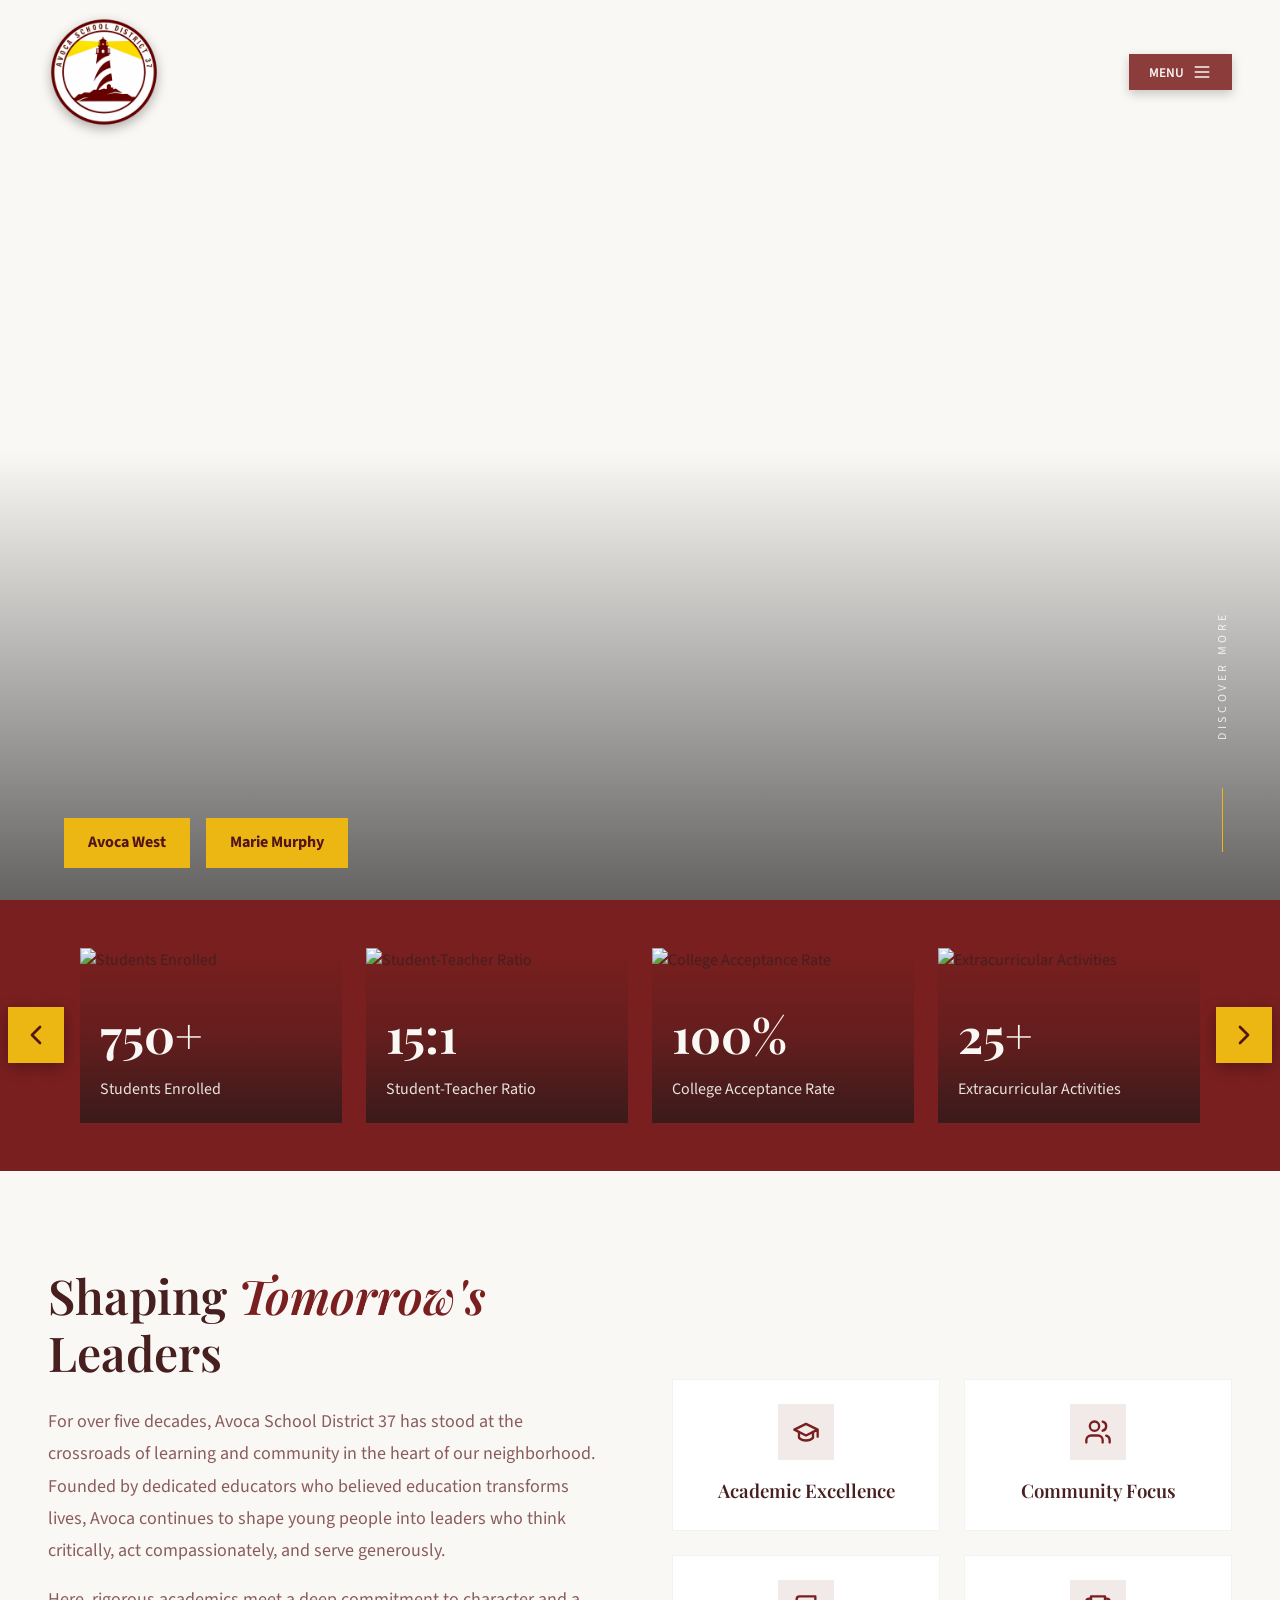
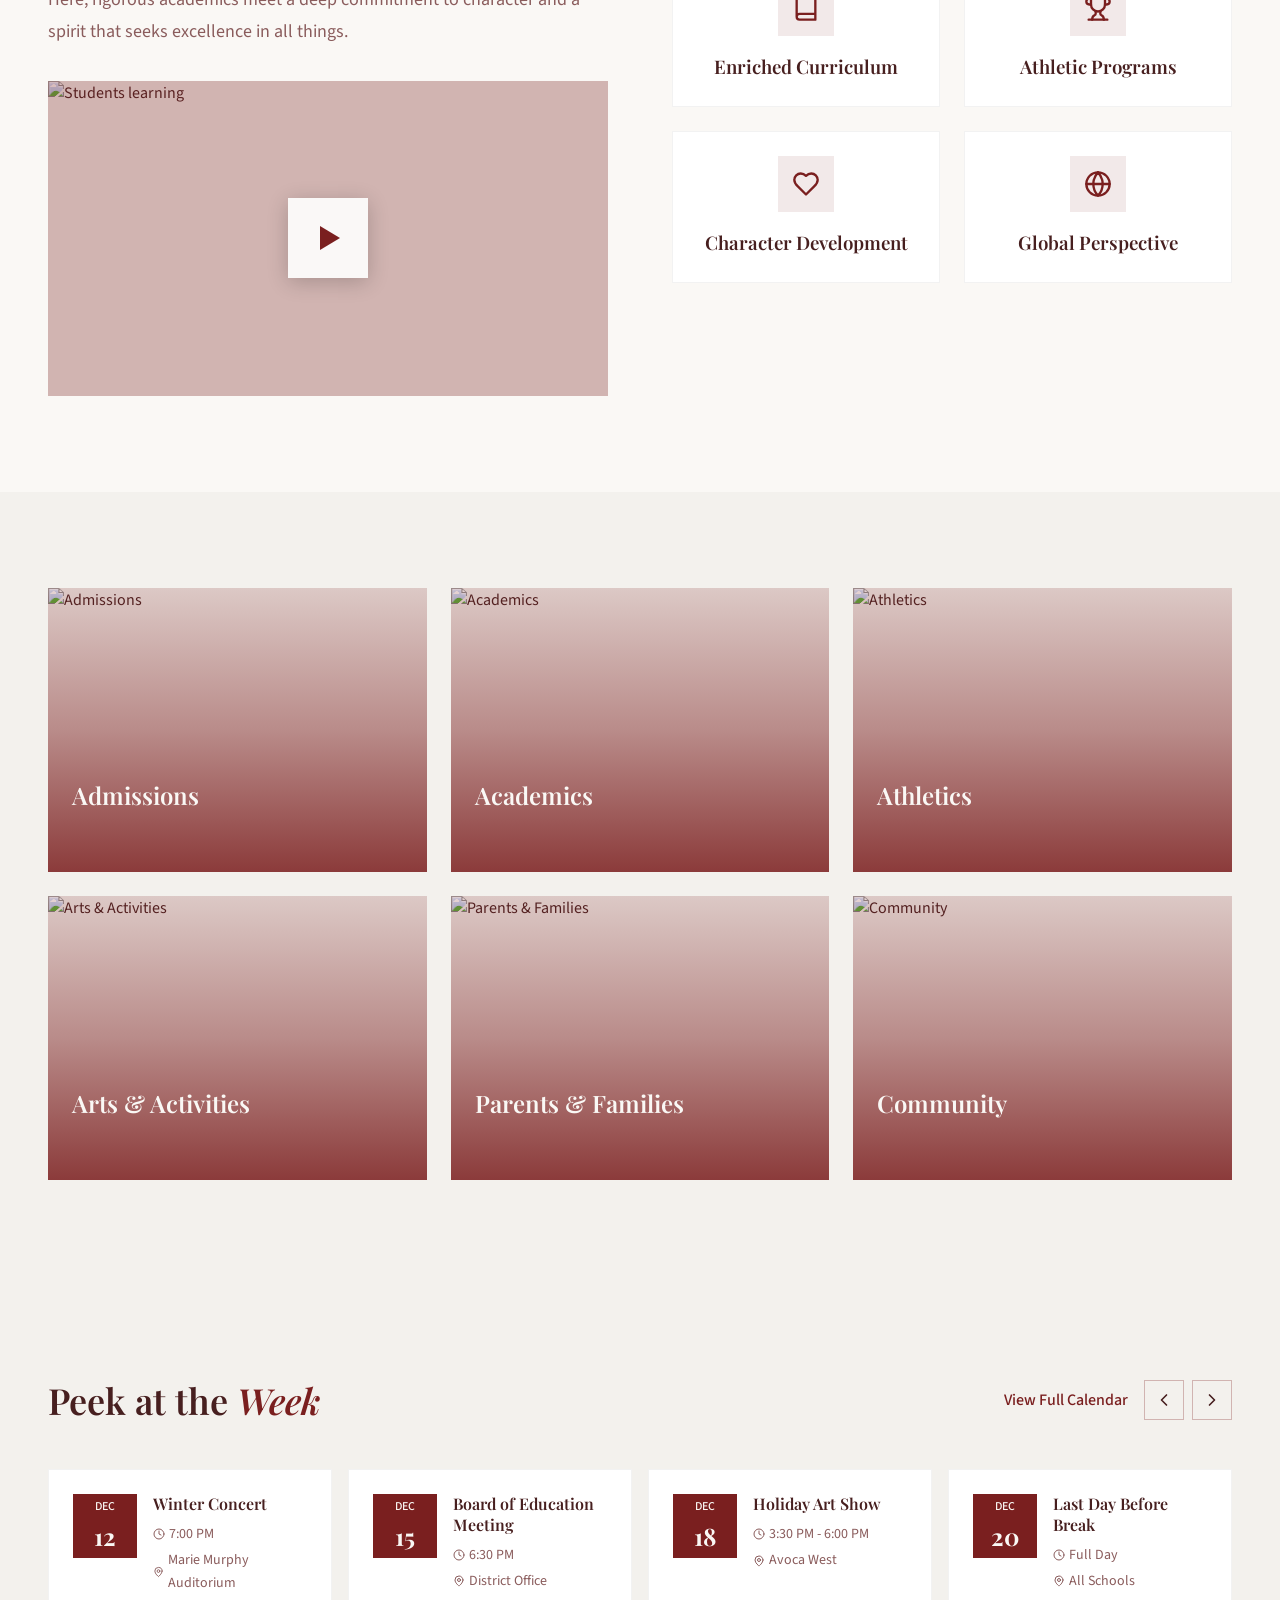
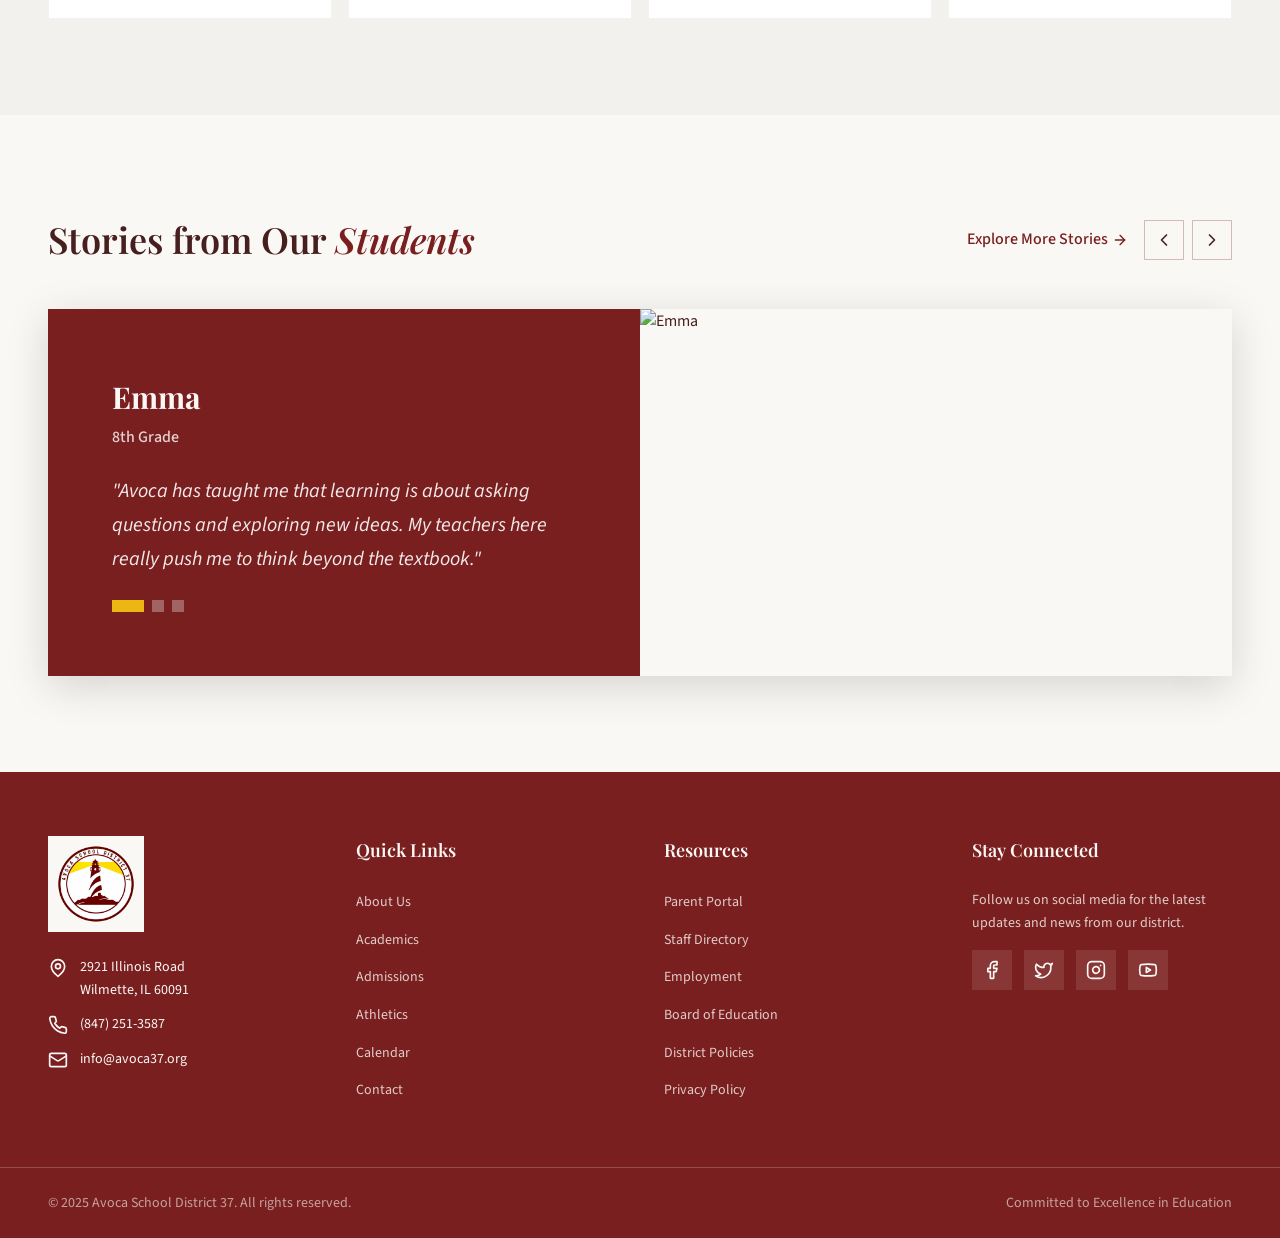
==== public/static/index.html @ 21a8d204 "Changes" ====
<!DOCTYPE html>
<html lang="en">
<head>
  <meta charset="UTF-8">
  <meta name="viewport" content="width=device-width, initial-scale=1.0">
  <meta name="description" content="Avoca School District 37 - A tradition of excellence and a community of care in Wilmette, Illinois.">
  <title>Avoca School District 37 | Wilmette, IL</title>
  <link rel="stylesheet" href="styles.css">
  <link rel="preconnect" href="https://fonts.googleapis.com">
  <link rel="preconnect" href="https://fonts.gstatic.com" crossorigin>
  <link href="https://fonts.googleapis.com/css2?family=Playfair+Display:ital,wght@0,400;0,500;0,600;0,700;1,400;1,500&family=Source+Sans+3:wght@300;400;500;600;700&display=swap" rel="stylesheet">
</head>
<body>
  <!-- Header -->
  <header class="header" id="header">
    <div class="header-logo">
      <img src="../avoca-logo.png" alt="Avoca School District 37" class="logo-img" id="logo">
      <span class="header-title" id="header-title">Avoca School District 37</span>
    </div>
    <button class="menu-btn" id="menu-btn">
      <span>MENU</span>
      <svg xmlns="http://www.w3.org/2000/svg" width="20" height="20" viewBox="0 0 24 24" fill="none" stroke="currentColor" stroke-width="2" stroke-linecap="round" stroke-linejoin="round">
        <line x1="4" x2="20" y1="12" y2="12"></line>
        <line x1="4" x2="20" y1="6" y2="6"></line>
        <line x1="4" x2="20" y1="18" y2="18"></line>
      </svg>
    </button>
  </header>

  <!-- Menu Overlay -->
  <div class="menu-overlay" id="menu-overlay">
    <div class="menu-header">
      <div class="menu-logo-wrap">
        <img src="../avoca-logo.png" alt="Avoca School District 37" class="menu-logo">
        <div>
          <h2>Avoca School District 37</h2>
          <p>Wilmette, Illinois</p>
        </div>
      </div>
      <button class="close-btn" id="close-btn">
        <svg xmlns="http://www.w3.org/2000/svg" width="32" height="32" viewBox="0 0 24 24" fill="none" stroke="currentColor" stroke-width="2" stroke-linecap="round" stroke-linejoin="round">
          <path d="M18 6 6 18"></path>
          <path d="m6 6 12 12"></path>
        </svg>
      </button>
    </div>

    <div class="menu-search">
      <svg xmlns="http://www.w3.org/2000/svg" width="20" height="20" viewBox="0 0 24 24" fill="none" stroke="currentColor" stroke-width="2" stroke-linecap="round" stroke-linejoin="round">
        <circle cx="11" cy="11" r="8"></circle>
        <path d="m21 21-4.3-4.3"></path>
      </svg>
      <input type="text" placeholder="Search...">
    </div>

    <div class="menu-quick-links">
      <a href="#">Parent Portal</a>
      <a href="#">Staff Directory</a>
      <a href="#">Calendar</a>
      <a href="#">Contact Us</a>
    </div>

    <div class="menu-sections">
      <div class="menu-section">
        <h3>About</h3>
        <ul>
          <li><a href="#">Our District</a></li>
          <li><a href="#">Mission & Vision</a></li>
          <li><a href="#">Leadership</a></li>
          <li><a href="#">Board of Education</a></li>
          <li><a href="#">Employment</a></li>
        </ul>
      </div>
      <div class="menu-section">
        <h3>Schools</h3>
        <ul>
          <li><a href="#">Avoca West</a></li>
          <li><a href="#">Marie Murphy</a></li>
          <li><a href="#">District Office</a></li>
        </ul>
      </div>
      <div class="menu-section">
        <h3>Academics</h3>
        <ul>
          <li><a href="#">Curriculum</a></li>
          <li><a href="#">Programs</a></li>
          <li><a href="#">Special Education</a></li>
          <li><a href="#">Gifted & Talented</a></li>
        </ul>
      </div>
      <div class="menu-section">
        <h3>Parents & Students</h3>
        <ul>
          <li><a href="#">Parent Portal</a></li>
          <li><a href="#">Calendar</a></li>
          <li><a href="#">Lunch Menu</a></li>
          <li><a href="#">Transportation</a></li>
          <li><a href="#">Health Services</a></li>
        </ul>
      </div>
      <div class="menu-section">
        <h3>Community</h3>
        <ul>
          <li><a href="#">News & Events</a></li>
          <li><a href="#">PTO</a></li>
          <li><a href="#">Foundation</a></li>
          <li><a href="#">Volunteer</a></li>
        </ul>
      </div>
    </div>

    <div class="menu-contact">
      <div class="contact-item">
        <svg xmlns="http://www.w3.org/2000/svg" width="20" height="20" viewBox="0 0 24 24" fill="none" stroke="currentColor" stroke-width="2" stroke-linecap="round" stroke-linejoin="round">
          <path d="M22 16.92v3a2 2 0 0 1-2.18 2 19.79 19.79 0 0 1-8.63-3.07 19.5 19.5 0 0 1-6-6 19.79 19.79 0 0 1-3.07-8.67A2 2 0 0 1 4.11 2h3a2 2 0 0 1 2 1.72 12.84 12.84 0 0 0 .7 2.81 2 2 0 0 1-.45 2.11L8.09 9.91a16 16 0 0 0 6 6l1.27-1.27a2 2 0 0 1 2.11-.45 12.84 12.84 0 0 0 2.81.7A2 2 0 0 1 22 16.92z"></path>
        </svg>
        <span>(847) 251-3587</span>
      </div>
      <div class="contact-item">
        <svg xmlns="http://www.w3.org/2000/svg" width="20" height="20" viewBox="0 0 24 24" fill="none" stroke="currentColor" stroke-width="2" stroke-linecap="round" stroke-linejoin="round">
          <rect width="20" height="16" x="2" y="4" rx="2"></rect>
          <path d="m22 7-8.97 5.7a1.94 1.94 0 0 1-2.06 0L2 7"></path>
        </svg>
        <span>info@avoca37.org</span>
      </div>
    </div>
  </div>

  <main>
    <!-- Hero Section -->
    <section class="hero">
      <div class="hero-bg" style="background-image: url('https://images.unsplash.com/photo-1580582932707-520aed937b7b?w=1920&h=1080&fit=crop');">
        <div class="hero-gradient"></div>
      </div>
      <div class="hero-content">
        <div class="school-buttons">
          <a href="#" class="school-btn">Avoca West</a>
          <a href="#" class="school-btn">Marie Murphy</a>
        </div>
      </div>
      <div class="discover-more">
        <span>Discover More</span>
        <div class="discover-line"></div>
      </div>
    </section>

    <!-- Stats Section -->
    <section class="stats-section">
      <div class="stats-container">
        <button class="stats-nav stats-prev" id="stats-prev">
          <svg xmlns="http://www.w3.org/2000/svg" width="32" height="32" viewBox="0 0 24 24" fill="none" stroke="currentColor" stroke-width="2" stroke-linecap="round" stroke-linejoin="round">
            <path d="m15 18-6-6 6-6"></path>
          </svg>
        </button>
        <div class="stats-carousel-wrapper">
          <div class="stats-carousel" id="stats-carousel">
            <a href="#" class="stat-card">
              <img src="https://images.unsplash.com/photo-1427504494785-3a9ca7044f45?w=600&h=400&fit=crop" alt="Students Enrolled">
              <div class="stat-overlay"></div>
              <div class="stat-content">
                <p class="stat-number">750+</p>
                <p class="stat-label">Students Enrolled</p>
              </div>
            </a>
            <a href="#" class="stat-card">
              <img src="https://images.unsplash.com/photo-1509062522246-3755977927d7?w=600&h=400&fit=crop" alt="Student-Teacher Ratio">
              <div class="stat-overlay"></div>
              <div class="stat-content">
                <p class="stat-number">15:1</p>
                <p class="stat-label">Student-Teacher Ratio</p>
              </div>
            </a>
            <a href="#" class="stat-card">
              <img src="https://images.unsplash.com/photo-1523050854058-8df90110c9f1?w=600&h=400&fit=crop" alt="College Acceptance Rate">
              <div class="stat-overlay"></div>
              <div class="stat-content">
                <p class="stat-number">100%</p>
                <p class="stat-label">College Acceptance Rate</p>
              </div>
            </a>
            <a href="#" class="stat-card">
              <img src="https://images.unsplash.com/photo-1571260899304-425eee4c7efc?w=600&h=400&fit=crop" alt="Extracurricular Activities">
              <div class="stat-overlay"></div>
              <div class="stat-content">
                <p class="stat-number">25+</p>
                <p class="stat-label">Extracurricular Activities</p>
              </div>
            </a>
            <a href="#" class="stat-card">
              <img src="https://images.unsplash.com/photo-1580582932707-520aed937b7b?w=600&h=400&fit=crop" alt="Years of Excellence">
              <div class="stat-overlay"></div>
              <div class="stat-content">
                <p class="stat-number">50+</p>
                <p class="stat-label">Years of Excellence</p>
              </div>
            </a>
            <a href="#" class="stat-card">
              <img src="https://images.unsplash.com/photo-1503676260728-1c00da094a0b?w=600&h=400&fit=crop" alt="Parent Satisfaction">
              <div class="stat-overlay"></div>
              <div class="stat-content">
                <p class="stat-number">98%</p>
                <p class="stat-label">Parent Satisfaction</p>
              </div>
            </a>
          </div>
        </div>
        <button class="stats-nav stats-next" id="stats-next">
          <svg xmlns="http://www.w3.org/2000/svg" width="32" height="32" viewBox="0 0 24 24" fill="none" stroke="currentColor" stroke-width="2" stroke-linecap="round" stroke-linejoin="round">
            <path d="m9 18 6-6-6-6"></path>
          </svg>
        </button>
      </div>
    </section>

    <!-- About Video Section -->
    <section class="about-section">
      <div class="container">
        <div class="about-grid">
          <div class="about-content">
            <h2>Shaping <span class="italic accent">Tomorrow's</span> Leaders</h2>
            <p>For over five decades, Avoca School District 37 has stood at the crossroads of learning and community in the heart of our neighborhood. Founded by dedicated educators who believed education transforms lives, Avoca continues to shape young people into leaders who think critically, act compassionately, and serve generously.</p>
            <p>Here, rigorous academics meet a deep commitment to character and a spirit that seeks excellence in all things.</p>
            
            <div class="video-placeholder">
              <img src="https://images.unsplash.com/photo-1522202176988-66273c2fd55f?w=800&h=450&fit=crop" alt="Students learning">
              <div class="video-overlay">
                <div class="play-button">
                  <div class="play-icon"></div>
                </div>
              </div>
            </div>
          </div>
          
          <div class="features-grid">
            <div class="feature-card">
              <div class="feature-icon">
                <svg xmlns="http://www.w3.org/2000/svg" width="28" height="28" viewBox="0 0 24 24" fill="none" stroke="currentColor" stroke-width="2" stroke-linecap="round" stroke-linejoin="round">
                  <path d="M22 10v6M2 10l10-5 10 5-10 5z"></path>
                  <path d="M6 12v5c3 3 9 3 12 0v-5"></path>
                </svg>
              </div>
              <h3>Academic Excellence</h3>
            </div>
            <div class="feature-card">
              <div class="feature-icon">
                <svg xmlns="http://www.w3.org/2000/svg" width="28" height="28" viewBox="0 0 24 24" fill="none" stroke="currentColor" stroke-width="2" stroke-linecap="round" stroke-linejoin="round">
                  <path d="M16 21v-2a4 4 0 0 0-4-4H6a4 4 0 0 0-4 4v2"></path>
                  <circle cx="9" cy="7" r="4"></circle>
                  <path d="M22 21v-2a4 4 0 0 0-3-3.87"></path>
                  <path d="M16 3.13a4 4 0 0 1 0 7.75"></path>
                </svg>
              </div>
              <h3>Community Focus</h3>
            </div>
            <div class="feature-card">
              <div class="feature-icon">
                <svg xmlns="http://www.w3.org/2000/svg" width="28" height="28" viewBox="0 0 24 24" fill="none" stroke="currentColor" stroke-width="2" stroke-linecap="round" stroke-linejoin="round">
                  <path d="M4 19.5v-15A2.5 2.5 0 0 1 6.5 2H20v20H6.5a2.5 2.5 0 0 1 0-5H20"></path>
                </svg>
              </div>
              <h3>Enriched Curriculum</h3>
            </div>
            <div class="feature-card">
              <div class="feature-icon">
                <svg xmlns="http://www.w3.org/2000/svg" width="28" height="28" viewBox="0 0 24 24" fill="none" stroke="currentColor" stroke-width="2" stroke-linecap="round" stroke-linejoin="round">
                  <path d="M6 9H4.5a2.5 2.5 0 0 1 0-5H6"></path>
                  <path d="M18 9h1.5a2.5 2.5 0 0 0 0-5H18"></path>
                  <path d="M4 22h16"></path>
                  <path d="M10 14.66V17c0 .55-.47.98-.97 1.21C7.85 18.75 7 20.24 7 22"></path>
                  <path d="M14 14.66V17c0 .55.47.98.97 1.21C16.15 18.75 17 20.24 17 22"></path>
                  <path d="M18 2H6v7a6 6 0 0 0 12 0V2Z"></path>
                </svg>
              </div>
              <h3>Athletic Programs</h3>
            </div>
            <div class="feature-card">
              <div class="feature-icon">
                <svg xmlns="http://www.w3.org/2000/svg" width="28" height="28" viewBox="0 0 24 24" fill="none" stroke="currentColor" stroke-width="2" stroke-linecap="round" stroke-linejoin="round">
                  <path d="M19 14c1.49-1.46 3-3.21 3-5.5A5.5 5.5 0 0 0 16.5 3c-1.76 0-3 .5-4.5 2-1.5-1.5-2.74-2-4.5-2A5.5 5.5 0 0 0 2 8.5c0 2.3 1.5 4.05 3 5.5l7 7Z"></path>
                </svg>
              </div>
              <h3>Character Development</h3>
            </div>
            <div class="feature-card">
              <div class="feature-icon">
                <svg xmlns="http://www.w3.org/2000/svg" width="28" height="28" viewBox="0 0 24 24" fill="none" stroke="currentColor" stroke-width="2" stroke-linecap="round" stroke-linejoin="round">
                  <circle cx="12" cy="12" r="10"></circle>
                  <path d="M12 2a14.5 14.5 0 0 0 0 20 14.5 14.5 0 0 0 0-20"></path>
                  <path d="M2 12h20"></path>
                </svg>
              </div>
              <h3>Global Perspective</h3>
            </div>
          </div>
        </div>
      </div>
    </section>

    <!-- Quick Links Section -->
    <section class="quick-links-section">
      <div class="container">
        <div class="quick-links-grid">
          <a href="#" class="quick-link-card">
            <img src="https://images.unsplash.com/photo-1523240795612-9a054b0db644?w=400&h=300&fit=crop" alt="Admissions">
            <div class="quick-link-overlay"></div>
            <div class="quick-link-content">
              <h3>Admissions</h3>
              <div class="quick-link-cta">
                <span>Learn More</span>
                <svg xmlns="http://www.w3.org/2000/svg" width="16" height="16" viewBox="0 0 24 24" fill="none" stroke="currentColor" stroke-width="2" stroke-linecap="round" stroke-linejoin="round">
                  <path d="M5 12h14"></path>
                  <path d="m12 5 7 7-7 7"></path>
                </svg>
              </div>
            </div>
          </a>
          <a href="#" class="quick-link-card">
            <img src="https://images.unsplash.com/photo-1497633762265-9d179a990aa6?w=400&h=300&fit=crop" alt="Academics">
            <div class="quick-link-overlay"></div>
            <div class="quick-link-content">
              <h3>Academics</h3>
              <div class="quick-link-cta">
                <span>Learn More</span>
                <svg xmlns="http://www.w3.org/2000/svg" width="16" height="16" viewBox="0 0 24 24" fill="none" stroke="currentColor" stroke-width="2" stroke-linecap="round" stroke-linejoin="round">
                  <path d="M5 12h14"></path>
                  <path d="m12 5 7 7-7 7"></path>
                </svg>
              </div>
            </div>
          </a>
          <a href="#" class="quick-link-card">
            <img src="https://images.unsplash.com/photo-1571260899304-425eee4c7efc?w=400&h=300&fit=crop" alt="Athletics">
            <div class="quick-link-overlay"></div>
            <div class="quick-link-content">
              <h3>Athletics</h3>
              <div class="quick-link-cta">
                <span>Learn More</span>
                <svg xmlns="http://www.w3.org/2000/svg" width="16" height="16" viewBox="0 0 24 24" fill="none" stroke="currentColor" stroke-width="2" stroke-linecap="round" stroke-linejoin="round">
                  <path d="M5 12h14"></path>
                  <path d="m12 5 7 7-7 7"></path>
                </svg>
              </div>
            </div>
          </a>
          <a href="#" class="quick-link-card">
            <img src="https://images.unsplash.com/photo-1514320291840-2e0a9bf2a9ae?w=400&h=300&fit=crop" alt="Arts & Activities">
            <div class="quick-link-overlay"></div>
            <div class="quick-link-content">
              <h3>Arts & Activities</h3>
              <div class="quick-link-cta">
                <span>Learn More</span>
                <svg xmlns="http://www.w3.org/2000/svg" width="16" height="16" viewBox="0 0 24 24" fill="none" stroke="currentColor" stroke-width="2" stroke-linecap="round" stroke-linejoin="round">
                  <path d="M5 12h14"></path>
                  <path d="m12 5 7 7-7 7"></path>
                </svg>
              </div>
            </div>
          </a>
          <a href="#" class="quick-link-card">
            <img src="https://images.unsplash.com/photo-1609220136736-443140cffec6?w=400&h=300&fit=crop" alt="Parents & Families">
            <div class="quick-link-overlay"></div>
            <div class="quick-link-content">
              <h3>Parents & Families</h3>
              <div class="quick-link-cta">
                <span>Learn More</span>
                <svg xmlns="http://www.w3.org/2000/svg" width="16" height="16" viewBox="0 0 24 24" fill="none" stroke="currentColor" stroke-width="2" stroke-linecap="round" stroke-linejoin="round">
                  <path d="M5 12h14"></path>
                  <path d="m12 5 7 7-7 7"></path>
                </svg>
              </div>
            </div>
          </a>
          <a href="#" class="quick-link-card">
            <img src="https://images.unsplash.com/photo-1529156069898-49953e39b3ac?w=400&h=300&fit=crop" alt="Community">
            <div class="quick-link-overlay"></div>
            <div class="quick-link-content">
              <h3>Community</h3>
              <div class="quick-link-cta">
                <span>Learn More</span>
                <svg xmlns="http://www.w3.org/2000/svg" width="16" height="16" viewBox="0 0 24 24" fill="none" stroke="currentColor" stroke-width="2" stroke-linecap="round" stroke-linejoin="round">
                  <path d="M5 12h14"></path>
                  <path d="m12 5 7 7-7 7"></path>
                </svg>
              </div>
            </div>
          </a>
        </div>
      </div>
    </section>

    <!-- Calendar Section -->
    <section class="calendar-section">
      <div class="container">
        <div class="section-header">
          <h2>Peek at the <span class="italic accent">Week</span></h2>
          <div class="section-controls">
            <a href="#" class="view-all-link">View Full Calendar</a>
            <div class="nav-buttons">
              <button class="nav-btn" id="calendar-prev">
                <svg xmlns="http://www.w3.org/2000/svg" width="20" height="20" viewBox="0 0 24 24" fill="none" stroke="currentColor" stroke-width="2" stroke-linecap="round" stroke-linejoin="round">
                  <path d="m15 18-6-6 6-6"></path>
                </svg>
              </button>
              <button class="nav-btn" id="calendar-next">
                <svg xmlns="http://www.w3.org/2000/svg" width="20" height="20" viewBox="0 0 24 24" fill="none" stroke="currentColor" stroke-width="2" stroke-linecap="round" stroke-linejoin="round">
                  <path d="m9 18 6-6-6-6"></path>
                </svg>
              </button>
            </div>
          </div>
        </div>
        
        <div class="calendar-carousel-wrapper">
          <div class="calendar-carousel" id="calendar-carousel">
            <div class="event-card">
              <div class="event-date">
                <span class="month">Dec</span>
                <span class="day">12</span>
              </div>
              <div class="event-info">
                <h3>Winter Concert</h3>
                <p class="event-time">
                  <svg xmlns="http://www.w3.org/2000/svg" width="12" height="12" viewBox="0 0 24 24" fill="none" stroke="currentColor" stroke-width="2" stroke-linecap="round" stroke-linejoin="round">
                    <circle cx="12" cy="12" r="10"></circle>
                    <polyline points="12 6 12 12 16 14"></polyline>
                  </svg>
                  7:00 PM
                </p>
                <p class="event-location">
                  <svg xmlns="http://www.w3.org/2000/svg" width="12" height="12" viewBox="0 0 24 24" fill="none" stroke="currentColor" stroke-width="2" stroke-linecap="round" stroke-linejoin="round">
                    <path d="M20 10c0 6-8 12-8 12s-8-6-8-12a8 8 0 0 1 16 0Z"></path>
                    <circle cx="12" cy="10" r="3"></circle>
                  </svg>
                  Marie Murphy Auditorium
                </p>
              </div>
            </div>
            <div class="event-card">
              <div class="event-date">
                <span class="month">Dec</span>
                <span class="day">15</span>
              </div>
              <div class="event-info">
                <h3>Board of Education Meeting</h3>
                <p class="event-time">
                  <svg xmlns="http://www.w3.org/2000/svg" width="12" height="12" viewBox="0 0 24 24" fill="none" stroke="currentColor" stroke-width="2" stroke-linecap="round" stroke-linejoin="round">
                    <circle cx="12" cy="12" r="10"></circle>
                    <polyline points="12 6 12 12 16 14"></polyline>
                  </svg>
                  6:30 PM
                </p>
                <p class="event-location">
                  <svg xmlns="http://www.w3.org/2000/svg" width="12" height="12" viewBox="0 0 24 24" fill="none" stroke="currentColor" stroke-width="2" stroke-linecap="round" stroke-linejoin="round">
                    <path d="M20 10c0 6-8 12-8 12s-8-6-8-12a8 8 0 0 1 16 0Z"></path>
                    <circle cx="12" cy="10" r="3"></circle>
                  </svg>
                  District Office
                </p>
              </div>
            </div>
            <div class="event-card">
              <div class="event-date">
                <span class="month">Dec</span>
                <span class="day">18</span>
              </div>
              <div class="event-info">
                <h3>Holiday Art Show</h3>
                <p class="event-time">
                  <svg xmlns="http://www.w3.org/2000/svg" width="12" height="12" viewBox="0 0 24 24" fill="none" stroke="currentColor" stroke-width="2" stroke-linecap="round" stroke-linejoin="round">
                    <circle cx="12" cy="12" r="10"></circle>
                    <polyline points="12 6 12 12 16 14"></polyline>
                  </svg>
                  3:30 PM - 6:00 PM
                </p>
                <p class="event-location">
                  <svg xmlns="http://www.w3.org/2000/svg" width="12" height="12" viewBox="0 0 24 24" fill="none" stroke="currentColor" stroke-width="2" stroke-linecap="round" stroke-linejoin="round">
                    <path d="M20 10c0 6-8 12-8 12s-8-6-8-12a8 8 0 0 1 16 0Z"></path>
                    <circle cx="12" cy="10" r="3"></circle>
                  </svg>
                  Avoca West
                </p>
              </div>
            </div>
            <div class="event-card">
              <div class="event-date">
                <span class="month">Dec</span>
                <span class="day">20</span>
              </div>
              <div class="event-info">
                <h3>Last Day Before Break</h3>
                <p class="event-time">
                  <svg xmlns="http://www.w3.org/2000/svg" width="12" height="12" viewBox="0 0 24 24" fill="none" stroke="currentColor" stroke-width="2" stroke-linecap="round" stroke-linejoin="round">
                    <circle cx="12" cy="12" r="10"></circle>
                    <polyline points="12 6 12 12 16 14"></polyline>
                  </svg>
                  Full Day
                </p>
                <p class="event-location">
                  <svg xmlns="http://www.w3.org/2000/svg" width="12" height="12" viewBox="0 0 24 24" fill="none" stroke="currentColor" stroke-width="2" stroke-linecap="round" stroke-linejoin="round">
                    <path d="M20 10c0 6-8 12-8 12s-8-6-8-12a8 8 0 0 1 16 0Z"></path>
                    <circle cx="12" cy="10" r="3"></circle>
                  </svg>
                  All Schools
                </p>
              </div>
            </div>
            <div class="event-card">
              <div class="event-date">
                <span class="month">Jan</span>
                <span class="day">6</span>
              </div>
              <div class="event-info">
                <h3>School Resumes</h3>
                <p class="event-time">
                  <svg xmlns="http://www.w3.org/2000/svg" width="12" height="12" viewBox="0 0 24 24" fill="none" stroke="currentColor" stroke-width="2" stroke-linecap="round" stroke-linejoin="round">
                    <circle cx="12" cy="12" r="10"></circle>
                    <polyline points="12 6 12 12 16 14"></polyline>
                  </svg>
                  8:15 AM
                </p>
                <p class="event-location">
                  <svg xmlns="http://www.w3.org/2000/svg" width="12" height="12" viewBox="0 0 24 24" fill="none" stroke="currentColor" stroke-width="2" stroke-linecap="round" stroke-linejoin="round">
                    <path d="M20 10c0 6-8 12-8 12s-8-6-8-12a8 8 0 0 1 16 0Z"></path>
                    <circle cx="12" cy="10" r="3"></circle>
                  </svg>
                  All Schools
                </p>
              </div>
            </div>
            <div class="event-card">
              <div class="event-date">
                <span class="month">Jan</span>
                <span class="day">10</span>
              </div>
              <div class="event-info">
                <h3>PTO Meeting</h3>
                <p class="event-time">
                  <svg xmlns="http://www.w3.org/2000/svg" width="12" height="12" viewBox="0 0 24 24" fill="none" stroke="currentColor" stroke-width="2" stroke-linecap="round" stroke-linejoin="round">
                    <circle cx="12" cy="12" r="10"></circle>
                    <polyline points="12 6 12 12 16 14"></polyline>
                  </svg>
                  9:00 AM
                </p>
                <p class="event-location">
                  <svg xmlns="http://www.w3.org/2000/svg" width="12" height="12" viewBox="0 0 24 24" fill="none" stroke="currentColor" stroke-width="2" stroke-linecap="round" stroke-linejoin="round">
                    <path d="M20 10c0 6-8 12-8 12s-8-6-8-12a8 8 0 0 1 16 0Z"></path>
                    <circle cx="12" cy="10" r="3"></circle>
                  </svg>
                  District Office
                </p>
              </div>
            </div>
          </div>
        </div>
        
        <div class="calendar-mobile-link">
          <a href="#">View Full Calendar</a>
        </div>
      </div>
    </section>

    <!-- Student Stories Section -->
    <section class="stories-section">
      <div class="container">
        <div class="section-header">
          <h2>Stories from Our <span class="italic accent">Students</span></h2>
          <div class="section-controls">
            <a href="#" class="view-all-link">Explore More Stories
              <svg xmlns="http://www.w3.org/2000/svg" width="16" height="16" viewBox="0 0 24 24" fill="none" stroke="currentColor" stroke-width="2" stroke-linecap="round" stroke-linejoin="round">
                <path d="M5 12h14"></path>
                <path d="m12 5 7 7-7 7"></path>
              </svg>
            </a>
            <div class="nav-buttons">
              <button class="nav-btn" id="story-prev">
                <svg xmlns="http://www.w3.org/2000/svg" width="20" height="20" viewBox="0 0 24 24" fill="none" stroke="currentColor" stroke-width="2" stroke-linecap="round" stroke-linejoin="round">
                  <path d="m15 18-6-6 6-6"></path>
                </svg>
              </button>
              <button class="nav-btn" id="story-next">
                <svg xmlns="http://www.w3.org/2000/svg" width="20" height="20" viewBox="0 0 24 24" fill="none" stroke="currentColor" stroke-width="2" stroke-linecap="round" stroke-linejoin="round">
                  <path d="m9 18 6-6-6-6"></path>
                </svg>
              </button>
            </div>
          </div>
        </div>
        
        <div class="story-card" id="story-card">
          <div class="story-text">
            <h3 id="story-name">Emma</h3>
            <p class="story-grade" id="story-grade">8th Grade</p>
            <blockquote id="story-quote">"Avoca has taught me that learning is about asking questions and exploring new ideas. My teachers here really push me to think beyond the textbook."</blockquote>
            <div class="story-dots">
              <button class="story-dot active" data-index="0"></button>
              <button class="story-dot" data-index="1"></button>
              <button class="story-dot" data-index="2"></button>
            </div>
          </div>
          <div class="story-image">
            <img src="https://images.unsplash.com/photo-1544005313-94ddf0286df2?w=800&h=600&fit=crop" alt="Emma" id="story-img">
          </div>
        </div>
      </div>
    </section>
  </main>

  <!-- Footer -->
  <footer class="footer">
    <div class="container">
      <div class="footer-grid">
        <div class="footer-brand">
          <img src="../avoca-logo.png" alt="Avoca School District 37" class="footer-logo">
          <div class="footer-contact">
            <p>
              <svg xmlns="http://www.w3.org/2000/svg" width="20" height="20" viewBox="0 0 24 24" fill="none" stroke="currentColor" stroke-width="2" stroke-linecap="round" stroke-linejoin="round">
                <path d="M20 10c0 6-8 12-8 12s-8-6-8-12a8 8 0 0 1 16 0Z"></path>
                <circle cx="12" cy="10" r="3"></circle>
              </svg>
              <span>2921 Illinois Road<br>Wilmette, IL 60091</span>
            </p>
            <p>
              <svg xmlns="http://www.w3.org/2000/svg" width="20" height="20" viewBox="0 0 24 24" fill="none" stroke="currentColor" stroke-width="2" stroke-linecap="round" stroke-linejoin="round">
                <path d="M22 16.92v3a2 2 0 0 1-2.18 2 19.79 19.79 0 0 1-8.63-3.07 19.5 19.5 0 0 1-6-6 19.79 19.79 0 0 1-3.07-8.67A2 2 0 0 1 4.11 2h3a2 2 0 0 1 2 1.72 12.84 12.84 0 0 0 .7 2.81 2 2 0 0 1-.45 2.11L8.09 9.91a16 16 0 0 0 6 6l1.27-1.27a2 2 0 0 1 2.11-.45 12.84 12.84 0 0 0 2.81.7A2 2 0 0 1 22 16.92z"></path>
              </svg>
              <span>(847) 251-3587</span>
            </p>
            <p>
              <svg xmlns="http://www.w3.org/2000/svg" width="20" height="20" viewBox="0 0 24 24" fill="none" stroke="currentColor" stroke-width="2" stroke-linecap="round" stroke-linejoin="round">
                <rect width="20" height="16" x="2" y="4" rx="2"></rect>
                <path d="m22 7-8.97 5.7a1.94 1.94 0 0 1-2.06 0L2 7"></path>
              </svg>
              <span>info@avoca37.org</span>
            </p>
          </div>
        </div>
        
        <div class="footer-links">
          <h3>Quick Links</h3>
          <ul>
            <li><a href="#">About Us</a></li>
            <li><a href="#">Academics</a></li>
            <li><a href="#">Admissions</a></li>
            <li><a href="#">Athletics</a></li>
            <li><a href="#">Calendar</a></li>
            <li><a href="#">Contact</a></li>
          </ul>
        </div>
        
        <div class="footer-links">
          <h3>Resources</h3>
          <ul>
            <li><a href="#">Parent Portal</a></li>
            <li><a href="#">Staff Directory</a></li>
            <li><a href="#">Employment</a></li>
            <li><a href="#">Board of Education</a></li>
            <li><a href="#">District Policies</a></li>
            <li><a href="#">Privacy Policy</a></li>
          </ul>
        </div>
        
        <div class="footer-social">
          <h3>Stay Connected</h3>
          <p>Follow us on social media for the latest updates and news from our district.</p>
          <div class="social-icons">
            <a href="#">
              <svg xmlns="http://www.w3.org/2000/svg" width="20" height="20" viewBox="0 0 24 24" fill="none" stroke="currentColor" stroke-width="2" stroke-linecap="round" stroke-linejoin="round">
                <path d="M18 2h-3a5 5 0 0 0-5 5v3H7v4h3v8h4v-8h3l1-4h-4V7a1 1 0 0 1 1-1h3z"></path>
              </svg>
            </a>
            <a href="#">
              <svg xmlns="http://www.w3.org/2000/svg" width="20" height="20" viewBox="0 0 24 24" fill="none" stroke="currentColor" stroke-width="2" stroke-linecap="round" stroke-linejoin="round">
                <path d="M22 4s-.7 2.1-2 3.4c1.6 10-9.4 17.3-18 11.6 2.2.1 4.4-.6 6-2C3 15.5.5 9.6 3 5c2.2 2.6 5.6 4.1 9 4-.9-4.2 4-6.6 7-3.8 1.1 0 3-1.2 3-1.2z"></path>
              </svg>
            </a>
            <a href="#">
              <svg xmlns="http://www.w3.org/2000/svg" width="20" height="20" viewBox="0 0 24 24" fill="none" stroke="currentColor" stroke-width="2" stroke-linecap="round" stroke-linejoin="round">
                <rect width="20" height="20" x="2" y="2" rx="5" ry="5"></rect>
                <path d="M16 11.37A4 4 0 1 1 12.63 8 4 4 0 0 1 16 11.37z"></path>
                <line x1="17.5" x2="17.51" y1="6.5" y2="6.5"></line>
              </svg>
            </a>
            <a href="#">
              <svg xmlns="http://www.w3.org/2000/svg" width="20" height="20" viewBox="0 0 24 24" fill="none" stroke="currentColor" stroke-width="2" stroke-linecap="round" stroke-linejoin="round">
                <path d="M2.5 17a24.12 24.12 0 0 1 0-10 2 2 0 0 1 1.4-1.4 49.56 49.56 0 0 1 16.2 0A2 2 0 0 1 21.5 7a24.12 24.12 0 0 1 0 10 2 2 0 0 1-1.4 1.4 49.55 49.55 0 0 1-16.2 0A2 2 0 0 1 2.5 17"></path>
                <path d="m10 15 5-3-5-3z"></path>
              </svg>
            </a>
          </div>
        </div>
      </div>
    </div>
    
    <div class="footer-bottom">
      <div class="container">
        <p>© 2025 Avoca School District 37. All rights reserved.</p>
        <p>Committed to Excellence in Education</p>
      </div>
    </div>
  </footer>

  <script src="script.js"></script>
</body>
</html>
---- public/static/styles.css ----
/* ============================================
   Avoca School District 37 - Static CSS
   ============================================ */

/* CSS Variables */
:root {
  /* Colors - Deep maroon/burgundy with gold accents */
  --background: hsl(40, 30%, 97%);
  --foreground: hsl(0, 40%, 20%);
  --card: hsl(0, 0%, 100%);
  --card-foreground: hsl(0, 40%, 20%);
  --primary: hsl(0, 60%, 30%);
  --primary-foreground: hsl(40, 30%, 97%);
  --secondary: hsl(40, 40%, 92%);
  --secondary-foreground: hsl(0, 40%, 25%);
  --muted: hsl(40, 20%, 94%);
  --muted-foreground: hsl(0, 20%, 45%);
  --accent: hsl(45, 85%, 50%);
  --accent-foreground: hsl(0, 60%, 20%);
  --border: hsl(0, 15%, 85%);

  /* Typography */
  --font-sans: 'Source Sans 3', system-ui, sans-serif;
  --font-display: 'Playfair Display', Georgia, serif;
}

/* Reset & Base */
*, *::before, *::after {
  box-sizing: border-box;
  margin: 0;
  padding: 0;
}

html {
  scroll-behavior: smooth;
}

body {
  font-family: var(--font-sans);
  background-color: var(--background);
  color: var(--foreground);
  line-height: 1.6;
  -webkit-font-smoothing: antialiased;
}

h1, h2, h3, h4, h5, h6 {
  font-family: var(--font-display);
}

a {
  text-decoration: none;
  color: inherit;
}

img {
  max-width: 100%;
  height: auto;
  display: block;
}

button {
  cursor: pointer;
  border: none;
  background: none;
  font-family: inherit;
}

/* Container */
.container {
  max-width: 1400px;
  margin: 0 auto;
  padding: 0 1.5rem;
}

@media (min-width: 768px) {
  .container {
    padding: 0 3rem;
  }
}

/* Utilities */
.italic {
  font-style: italic;
}

.accent {
  color: var(--primary);
}

/* ============================================
   Header
   ============================================ */
.header {
  position: fixed;
  top: 0;
  left: 0;
  right: 0;
  z-index: 50;
  display: flex;
  align-items: center;
  justify-content: space-between;
  padding: 1rem 1.5rem;
  transition: all 0.3s ease;
}

@media (min-width: 768px) {
  .header {
    padding: 1rem 3rem;
  }
}

.header.scrolled {
  background-color: var(--primary);
  box-shadow: 0 4px 20px rgba(0, 0, 0, 0.15);
  padding-top: 0.5rem;
  padding-bottom: 0.5rem;
}

.header-logo {
  display: flex;
  align-items: center;
  gap: 1rem;
}

.logo-img {
  width: 5rem;
  height: 5rem;
  filter: drop-shadow(0 4px 6px rgba(0, 0, 0, 0.3));
  transition: all 0.3s ease;
}

@media (min-width: 768px) {
  .logo-img {
    width: 7rem;
    height: 7rem;
  }
}

.header.scrolled .logo-img {
  width: 3rem;
  height: 3rem;
  background: var(--primary-foreground);
  padding: 0.25rem;
}

@media (min-width: 768px) {
  .header.scrolled .logo-img {
    width: 3.5rem;
    height: 3.5rem;
  }
}

.header-title {
  display: none;
  color: var(--primary-foreground);
  font-family: var(--font-display);
  font-weight: 600;
}

.header.scrolled .header-title {
  display: block;
}

@media (max-width: 767px) {
  .header.scrolled .header-title {
    display: none;
  }
}

.menu-btn {
  display: flex;
  align-items: center;
  gap: 0.5rem;
  padding: 0.5rem 1.25rem;
  background: rgba(128, 39, 39, 0.9);
  color: var(--primary-foreground);
  font-weight: 600;
  box-shadow: 0 4px 10px rgba(0, 0, 0, 0.2);
  transition: all 0.3s ease;
}

.header.scrolled .menu-btn {
  background: var(--accent);
  color: var(--accent-foreground);
}

.menu-btn:hover {
  background: var(--primary);
}

.header.scrolled .menu-btn:hover {
  background: hsl(45, 85%, 45%);
}

/* ============================================
   Menu Overlay
   ============================================ */
.menu-overlay {
  position: fixed;
  inset: 0;
  z-index: 100;
  background: var(--primary);
  color: var(--primary-foreground);
  overflow-y: auto;
  display: none;
}

.menu-overlay.open {
  display: block;
}

.menu-header {
  display: flex;
  align-items: center;
  justify-content: space-between;
  padding: 1rem 1.5rem;
  border-bottom: 1px solid rgba(255, 255, 255, 0.2);
}

@media (min-width: 768px) {
  .menu-header {
    padding: 1rem 3rem;
  }
}

.menu-logo-wrap {
  display: flex;
  align-items: center;
  gap: 1rem;
}

.menu-logo {
  width: 4rem;
  height: 4rem;
  background: var(--primary-foreground);
  padding: 0.25rem;
}

.menu-logo-wrap h2 {
  font-size: 1.125rem;
  font-weight: 700;
}

.menu-logo-wrap p {
  font-size: 0.875rem;
  opacity: 0.7;
}

.close-btn {
  color: var(--primary-foreground);
  padding: 0.5rem;
  transition: background 0.2s;
}

.close-btn:hover {
  background: rgba(255, 255, 255, 0.1);
}

.menu-search {
  padding: 1.5rem;
  border-bottom: 1px solid rgba(255, 255, 255, 0.2);
  position: relative;
}

@media (min-width: 768px) {
  .menu-search {
    padding: 1.5rem 3rem;
  }
}

.menu-search svg {
  position: absolute;
  left: 2.5rem;
  top: 50%;
  transform: translateY(-50%);
  opacity: 0.5;
}

@media (min-width: 768px) {
  .menu-search svg {
    left: 4rem;
  }
}

.menu-search input {
  width: 100%;
  max-width: 40rem;
  padding: 0.75rem 3rem;
  background: rgba(255, 255, 255, 0.1);
  border: 1px solid rgba(255, 255, 255, 0.2);
  color: var(--primary-foreground);
  font-size: 1rem;
}

.menu-search input::placeholder {
  color: rgba(255, 255, 255, 0.5);
}

.menu-search input:focus {
  outline: none;
  border-color: var(--accent);
}

.menu-quick-links {
  padding: 1.5rem;
  border-bottom: 1px solid rgba(255, 255, 255, 0.2);
  display: flex;
  flex-wrap: wrap;
  gap: 0.75rem;
}

@media (min-width: 768px) {
  .menu-quick-links {
    padding: 1.5rem 3rem;
  }
}

.menu-quick-links a {
  padding: 0.5rem 1rem;
  background: var(--accent);
  color: var(--accent-foreground);
  font-weight: 500;
  transition: background 0.2s;
}

.menu-quick-links a:hover {
  background: hsl(45, 85%, 45%);
}

.menu-sections {
  padding: 2rem 1.5rem;
  display: grid;
  grid-template-columns: repeat(1, 1fr);
  gap: 2rem;
}

@media (min-width: 768px) {
  .menu-sections {
    padding: 2rem 3rem;
    grid-template-columns: repeat(2, 1fr);
  }
}

@media (min-width: 1024px) {
  .menu-sections {
    grid-template-columns: repeat(3, 1fr);
  }
}

@media (min-width: 1280px) {
  .menu-sections {
    grid-template-columns: repeat(5, 1fr);
  }
}

.menu-section h3 {
  font-size: 1.25rem;
  font-weight: 700;
  margin-bottom: 1rem;
  color: var(--accent);
}

.menu-section ul {
  list-style: none;
  display: flex;
  flex-direction: column;
  gap: 0.75rem;
}

.menu-section a {
  display: flex;
  align-items: center;
  gap: 0.5rem;
  opacity: 0.8;
  transition: all 0.2s;
}

.menu-section a:hover {
  opacity: 1;
  padding-left: 0.5rem;
}

.menu-contact {
  padding: 2rem 1.5rem;
  border-top: 1px solid rgba(255, 255, 255, 0.2);
  display: flex;
  flex-direction: column;
  gap: 1.5rem;
}

@media (min-width: 768px) {
  .menu-contact {
    padding: 2rem 3rem;
    flex-direction: row;
    gap: 3rem;
  }
}

.contact-item {
  display: flex;
  align-items: center;
  gap: 0.75rem;
}

.contact-item svg {
  color: var(--accent);
}

/* ============================================
   Hero Section
   ============================================ */
.hero {
  position: relative;
  height: 100vh;
  width: 100%;
  overflow: hidden;
}

.hero-bg {
  position: absolute;
  inset: 0;
  background-size: cover;
  background-position: center;
  background-repeat: no-repeat;
}

.hero-gradient {
  position: absolute;
  inset: 0;
  background: linear-gradient(to top, rgba(0, 0, 0, 0.6), transparent, transparent);
}

.hero-content {
  position: absolute;
  bottom: 0;
  left: 0;
  right: 0;
  padding: 2rem 1.5rem;
}

@media (min-width: 768px) {
  .hero-content {
    padding: 2rem 4rem;
  }
}

.school-buttons {
  display: flex;
  flex-wrap: wrap;
  gap: 1rem;
  animation: fadeUp 0.8s ease-out forwards;
}

.school-btn {
  padding: 0.75rem 1.5rem;
  background: var(--accent);
  color: var(--accent-foreground);
  font-weight: 700;
  transition: all 0.3s ease;
}

.school-btn:hover {
  background: hsl(45, 85%, 45%);
}

.discover-more {
  position: absolute;
  right: 1.5rem;
  bottom: 3rem;
  display: none;
  flex-direction: column;
  align-items: center;
  gap: 1rem;
}

@media (min-width: 1024px) {
  .discover-more {
    display: flex;
    right: 3rem;
  }
}

.discover-more span {
  color: rgba(255, 255, 255, 0.8);
  font-size: 0.75rem;
  letter-spacing: 0.3em;
  text-transform: uppercase;
  writing-mode: vertical-rl;
  transform: rotate(180deg);
}

.discover-line {
  width: 1px;
  height: 4rem;
  background: var(--accent);
  margin-top: 2rem;
}

/* ============================================
   Stats Section
   ============================================ */
.stats-section {
  background: var(--primary);
  padding: 2rem 0;
}

@media (min-width: 768px) {
  .stats-section {
    padding: 3rem 0;
  }
}

.stats-container {
  position: relative;
  max-width: 1400px;
  margin: 0 auto;
  padding: 0 4rem;
}

@media (min-width: 768px) {
  .stats-container {
    padding: 0 5rem;
  }
}

.stats-nav {
  position: absolute;
  top: 50%;
  transform: translateY(-50%);
  width: 3.5rem;
  height: 3.5rem;
  background: var(--accent);
  color: var(--accent-foreground);
  display: flex;
  align-items: center;
  justify-content: center;
  box-shadow: 0 4px 15px rgba(0, 0, 0, 0.3);
  z-index: 10;
  transition: background 0.2s;
}

.stats-nav:hover {
  background: hsl(45, 85%, 45%);
}

.stats-prev {
  left: 0;
}

@media (min-width: 768px) {
  .stats-prev {
    left: 0.5rem;
  }
}

.stats-next {
  right: 0;
}

@media (min-width: 768px) {
  .stats-next {
    right: 0.5rem;
  }
}

.stats-carousel-wrapper {
  overflow: hidden;
}

.stats-carousel {
  display: flex;
  gap: 1rem;
  transition: transform 0.5s ease-out;
}

@media (min-width: 768px) {
  .stats-carousel {
    gap: 1.5rem;
  }
}

.stat-card {
  flex-shrink: 0;
  width: 100%;
  position: relative;
  overflow: hidden;
  aspect-ratio: 3 / 2;
}

@media (min-width: 640px) {
  .stat-card {
    width: calc(50% - 0.5rem);
  }
}

@media (min-width: 1024px) {
  .stat-card {
    width: calc(25% - 1.125rem);
  }
}

.stat-card img {
  width: 100%;
  height: 100%;
  object-fit: cover;
  transition: transform 0.5s ease;
}

.stat-card:hover img {
  transform: scale(1.1);
}

.stat-overlay {
  position: absolute;
  inset: 0;
  background: linear-gradient(to top, rgba(51, 26, 26, 0.9), rgba(51, 26, 26, 0.3), transparent);
}

.stat-content {
  position: absolute;
  bottom: 0;
  left: 0;
  right: 0;
  padding: 1.25rem;
  color: var(--primary-foreground);
}

.stat-number {
  font-family: var(--font-display);
  font-size: 2.5rem;
  font-weight: 700;
}

@media (min-width: 768px) {
  .stat-number {
    font-size: 3rem;
  }
}

.stat-label {
  font-size: 0.875rem;
  opacity: 0.9;
  margin-top: 0.25rem;
}

@media (min-width: 768px) {
  .stat-label {
    font-size: 1rem;
  }
}

/* ============================================
   About Section
   ============================================ */
.about-section {
  background: var(--background);
  padding: 4rem 0;
}

@media (min-width: 768px) {
  .about-section {
    padding: 6rem 0;
  }
}

.about-grid {
  display: grid;
  gap: 3rem;
}

@media (min-width: 1024px) {
  .about-grid {
    grid-template-columns: 1fr 1fr;
    gap: 4rem;
    align-items: center;
  }
}

.about-content h2 {
  font-size: 1.875rem;
  font-weight: 600;
  color: var(--foreground);
  line-height: 1.2;
  margin-bottom: 1.5rem;
}

@media (min-width: 768px) {
  .about-content h2 {
    font-size: 2.5rem;
  }
}

@media (min-width: 1024px) {
  .about-content h2 {
    font-size: 3rem;
  }
}

.about-content p {
  font-size: 1.125rem;
  color: var(--muted-foreground);
  line-height: 1.8;
  margin-bottom: 1rem;
}

.video-placeholder {
  position: relative;
  aspect-ratio: 16 / 9;
  overflow: hidden;
  background: var(--muted);
  margin-top: 2rem;
}

.video-placeholder img {
  width: 100%;
  height: 100%;
  object-fit: cover;
}

.video-overlay {
  position: absolute;
  inset: 0;
  background: rgba(128, 39, 39, 0.3);
  display: flex;
  align-items: center;
  justify-content: center;
}

.play-button {
  width: 5rem;
  height: 5rem;
  background: rgba(255, 255, 255, 0.9);
  display: flex;
  align-items: center;
  justify-content: center;
  cursor: pointer;
  box-shadow: 0 4px 20px rgba(0, 0, 0, 0.2);
  transition: transform 0.3s ease;
}

.play-button:hover {
  transform: scale(1.1);
}

.play-icon {
  width: 0;
  height: 0;
  border-top: 12px solid transparent;
  border-left: 20px solid var(--primary);
  border-bottom: 12px solid transparent;
  margin-left: 4px;
}

.features-grid {
  display: grid;
  grid-template-columns: repeat(2, 1fr);
  gap: 1.5rem;
}

.feature-card {
  padding: 1.5rem;
  background: var(--card);
  border: 1px solid rgba(0, 0, 0, 0.05);
  display: flex;
  flex-direction: column;
  align-items: center;
  text-align: center;
  transition: all 0.3s ease;
}

.feature-card:hover {
  border-color: rgba(128, 39, 39, 0.3);
  box-shadow: 0 8px 30px rgba(128, 39, 39, 0.1);
}

.feature-icon {
  width: 3.5rem;
  height: 3.5rem;
  background: rgba(128, 39, 39, 0.1);
  display: flex;
  align-items: center;
  justify-content: center;
  margin-bottom: 1rem;
  transition: background 0.3s;
}

.feature-card:hover .feature-icon {
  background: rgba(128, 39, 39, 0.2);
}

.feature-icon svg {
  color: var(--primary);
}

.feature-card h3 {
  font-weight: 600;
  color: var(--foreground);
}

/* ============================================
   Quick Links Section
   ============================================ */
.quick-links-section {
  background: var(--muted);
  padding: 4rem 0;
}

@media (min-width: 768px) {
  .quick-links-section {
    padding: 6rem 0;
  }
}

.quick-links-grid {
  display: grid;
  grid-template-columns: repeat(1, 1fr);
  gap: 1.5rem;
}

@media (min-width: 640px) {
  .quick-links-grid {
    grid-template-columns: repeat(2, 1fr);
  }
}

@media (min-width: 1024px) {
  .quick-links-grid {
    grid-template-columns: repeat(3, 1fr);
  }
}

.quick-link-card {
  position: relative;
  overflow: hidden;
  aspect-ratio: 4 / 3;
  display: block;
}

.quick-link-card img {
  width: 100%;
  height: 100%;
  object-fit: cover;
  transition: transform 0.5s ease;
}

.quick-link-card:hover img {
  transform: scale(1.1);
}

.quick-link-overlay {
  position: absolute;
  inset: 0;
  background: linear-gradient(to top, rgba(128, 39, 39, 0.9), rgba(128, 39, 39, 0.5), rgba(128, 39, 39, 0.2));
  transition: opacity 0.3s;
}

.quick-link-content {
  position: absolute;
  inset: 0;
  display: flex;
  flex-direction: column;
  justify-content: flex-end;
  padding: 1.5rem;
  color: var(--primary-foreground);
}

.quick-link-content h3 {
  font-size: 1.25rem;
  font-weight: 600;
  margin-bottom: 0.5rem;
}

@media (min-width: 768px) {
  .quick-link-content h3 {
    font-size: 1.5rem;
  }
}

.quick-link-cta {
  display: flex;
  align-items: center;
  gap: 0.5rem;
  color: var(--accent);
  font-weight: 500;
  opacity: 0;
  transform: translateY(0.5rem);
  transition: all 0.3s ease;
}

.quick-link-card:hover .quick-link-cta {
  opacity: 1;
  transform: translateY(0);
}

/* ============================================
   Section Header
   ============================================ */
.section-header {
  display: flex;
  flex-direction: column;
  gap: 1rem;
  margin-bottom: 2.5rem;
}

@media (min-width: 768px) {
  .section-header {
    flex-direction: row;
    align-items: center;
    justify-content: space-between;
  }
}

.section-header h2 {
  font-size: 1.875rem;
  font-weight: 600;
  color: var(--foreground);
}

@media (min-width: 768px) {
  .section-header h2 {
    font-size: 2.25rem;
  }
}

.section-controls {
  display: flex;
  align-items: center;
  gap: 1rem;
}

.view-all-link {
  display: none;
  align-items: center;
  gap: 0.25rem;
  color: var(--primary);
  font-weight: 500;
}

.view-all-link:hover {
  text-decoration: underline;
}

@media (min-width: 768px) {
  .view-all-link {
    display: flex;
  }
}

.nav-buttons {
  display: flex;
  gap: 0.5rem;
}

.nav-btn {
  width: 2.5rem;
  height: 2.5rem;
  border: 1px solid rgba(128, 39, 39, 0.3);
  display: flex;
  align-items: center;
  justify-content: center;
  color: var(--foreground);
  transition: all 0.2s;
}

.nav-btn:hover {
  background: var(--primary);
  color: var(--primary-foreground);
}

/* ============================================
   Calendar Section
   ============================================ */
.calendar-section {
  background: var(--muted);
  padding: 4rem 0;
}

@media (min-width: 768px) {
  .calendar-section {
    padding: 6rem 0;
  }
}

.calendar-carousel-wrapper {
  overflow: hidden;
}

.calendar-carousel {
  display: flex;
  gap: 1rem;
  transition: transform 0.5s ease-out;
}

.event-card {
  flex-shrink: 0;
  width: 100%;
  background: var(--card);
  padding: 1.5rem;
  border: 1px solid rgba(0, 0, 0, 0.05);
  transition: all 0.3s ease;
  display: flex;
  gap: 1rem;
}

@media (min-width: 640px) {
  .event-card {
    width: calc(50% - 0.5rem);
  }
}

@media (min-width: 1024px) {
  .event-card {
    width: calc(25% - 0.75rem);
  }
}

.event-card:hover {
  box-shadow: 0 8px 30px rgba(0, 0, 0, 0.1);
  border-color: rgba(128, 39, 39, 0.3);
}

.event-date {
  flex-shrink: 0;
  width: 4rem;
  height: 4rem;
  background: var(--primary);
  display: flex;
  flex-direction: column;
  align-items: center;
  justify-content: center;
  color: var(--primary-foreground);
}

.event-date .month {
  font-size: 0.75rem;
  text-transform: uppercase;
  font-weight: 500;
}

.event-date .day {
  font-family: var(--font-display);
  font-size: 1.5rem;
  font-weight: 700;
}

.event-info {
  flex: 1;
  min-width: 0;
}

.event-info h3 {
  font-weight: 600;
  font-size: 1rem;
  line-height: 1.3;
  color: var(--foreground);
  margin-bottom: 0.5rem;
  display: -webkit-box;
  -webkit-line-clamp: 2;
  -webkit-box-orient: vertical;
  overflow: hidden;
}

.event-time,
.event-location {
  font-size: 0.875rem;
  color: var(--muted-foreground);
  display: flex;
  align-items: center;
  gap: 0.25rem;
  margin-top: 0.25rem;
}

.calendar-mobile-link {
  text-align: center;
  margin-top: 1.5rem;
  display: block;
}

@media (min-width: 768px) {
  .calendar-mobile-link {
    display: none;
  }
}

.calendar-mobile-link a {
  color: var(--primary);
  font-weight: 500;
}

.calendar-mobile-link a:hover {
  text-decoration: underline;
}

/* ============================================
   Student Stories Section
   ============================================ */
.stories-section {
  background: var(--background);
  padding: 4rem 0;
}

@media (min-width: 768px) {
  .stories-section {
    padding: 6rem 0;
  }
}

.story-card {
  display: grid;
  overflow: hidden;
  box-shadow: 0 10px 40px rgba(0, 0, 0, 0.15);
}

@media (min-width: 1024px) {
  .story-card {
    grid-template-columns: 1fr 1fr;
  }
}

.story-text {
  background: var(--primary);
  padding: 2rem;
  display: flex;
  flex-direction: column;
  justify-content: center;
}

@media (min-width: 768px) {
  .story-text {
    padding: 3rem;
  }
}

@media (min-width: 1024px) {
  .story-text {
    padding: 4rem;
  }
}

.story-text h3 {
  font-size: 1.5rem;
  font-weight: 700;
  color: var(--primary-foreground);
  margin-bottom: 0.25rem;
}

@media (min-width: 768px) {
  .story-text h3 {
    font-size: 1.875rem;
  }
}

.story-grade {
  color: rgba(255, 255, 255, 0.8);
  font-weight: 500;
  margin-bottom: 1.5rem;
}

.story-text blockquote {
  font-size: 1.125rem;
  color: rgba(255, 255, 255, 0.9);
  font-style: italic;
  line-height: 1.7;
}

@media (min-width: 768px) {
  .story-text blockquote {
    font-size: 1.25rem;
  }
}

.story-dots {
  display: flex;
  gap: 0.5rem;
  margin-top: 1.5rem;
}

.story-dot {
  width: 0.75rem;
  height: 0.75rem;
  background: rgba(255, 255, 255, 0.3);
  transition: all 0.3s;
}

.story-dot:hover {
  background: rgba(255, 255, 255, 0.5);
}

.story-dot.active {
  width: 2rem;
  background: var(--accent);
}

.story-image {
  aspect-ratio: 4 / 3;
}

@media (min-width: 1024px) {
  .story-image {
    aspect-ratio: auto;
  }
}

.story-image img {
  width: 100%;
  height: 100%;
  object-fit: cover;
}

/* ============================================
   Footer
   ============================================ */
.footer {
  background: var(--primary);
  color: var(--primary-foreground);
}

.footer .container {
  padding-top: 4rem;
  padding-bottom: 4rem;
}

.footer-grid {
  display: grid;
  grid-template-columns: 1fr;
  gap: 3rem;
}

@media (min-width: 768px) {
  .footer-grid {
    grid-template-columns: repeat(2, 1fr);
  }
}

@media (min-width: 1024px) {
  .footer-grid {
    grid-template-columns: repeat(4, 1fr);
  }
}

.footer-logo {
  width: 6rem;
  height: 6rem;
  background: var(--primary-foreground);
  padding: 0.5rem;
  margin-bottom: 1.5rem;
}

.footer-contact {
  display: flex;
  flex-direction: column;
  gap: 0.75rem;
}

.footer-contact p {
  display: flex;
  align-items: flex-start;
  gap: 0.75rem;
  font-size: 0.875rem;
}

.footer-contact svg {
  flex-shrink: 0;
  margin-top: 2px;
}

.footer-links h3,
.footer-social h3 {
  font-size: 1.125rem;
  font-weight: 600;
  margin-bottom: 1.5rem;
}

.footer-links ul {
  list-style: none;
  display: flex;
  flex-direction: column;
  gap: 0.75rem;
}

.footer-links a {
  font-size: 0.875rem;
  opacity: 0.8;
  transition: all 0.2s;
}

.footer-links a:hover {
  opacity: 1;
  color: var(--accent);
}

.footer-social p {
  font-size: 0.875rem;
  opacity: 0.8;
  margin-bottom: 1rem;
}

.social-icons {
  display: flex;
  gap: 0.75rem;
}

.social-icons a {
  width: 2.5rem;
  height: 2.5rem;
  background: rgba(255, 255, 255, 0.1);
  display: flex;
  align-items: center;
  justify-content: center;
  transition: all 0.2s;
}

.social-icons a:hover {
  background: var(--accent);
  color: var(--accent-foreground);
}

.footer-bottom {
  border-top: 1px solid rgba(255, 255, 255, 0.2);
}

.footer-bottom .container {
  padding-top: 1.5rem;
  padding-bottom: 1.5rem;
  display: flex;
  flex-direction: column;
  align-items: center;
  gap: 1rem;
  text-align: center;
}

@media (min-width: 768px) {
  .footer-bottom .container {
    flex-direction: row;
    justify-content: space-between;
  }
}

.footer-bottom p {
  font-size: 0.875rem;
  opacity: 0.6;
}

/* ============================================
   Animations
   ============================================ */
@keyframes fadeUp {
  from {
    opacity: 0;
    transform: translateY(30px);
  }
  to {
    opacity: 1;
    transform: translateY(0);
  }
}
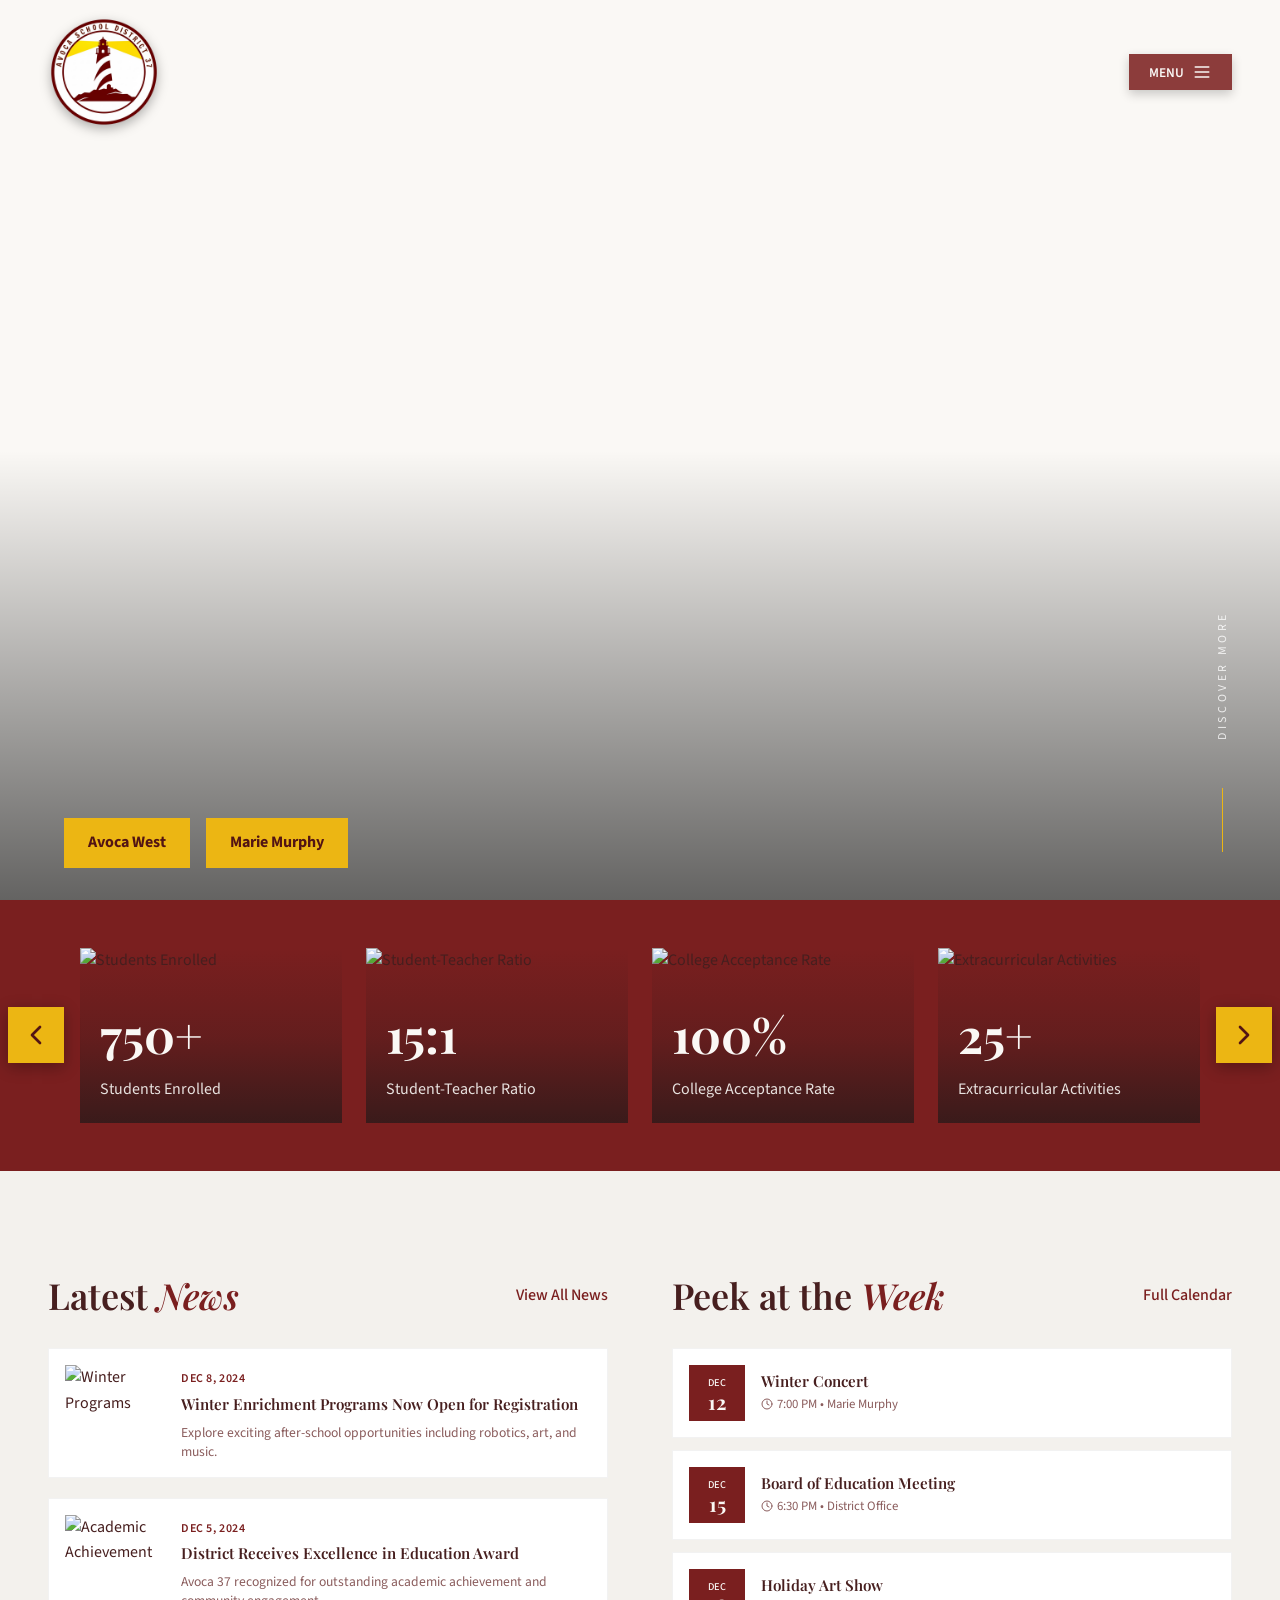
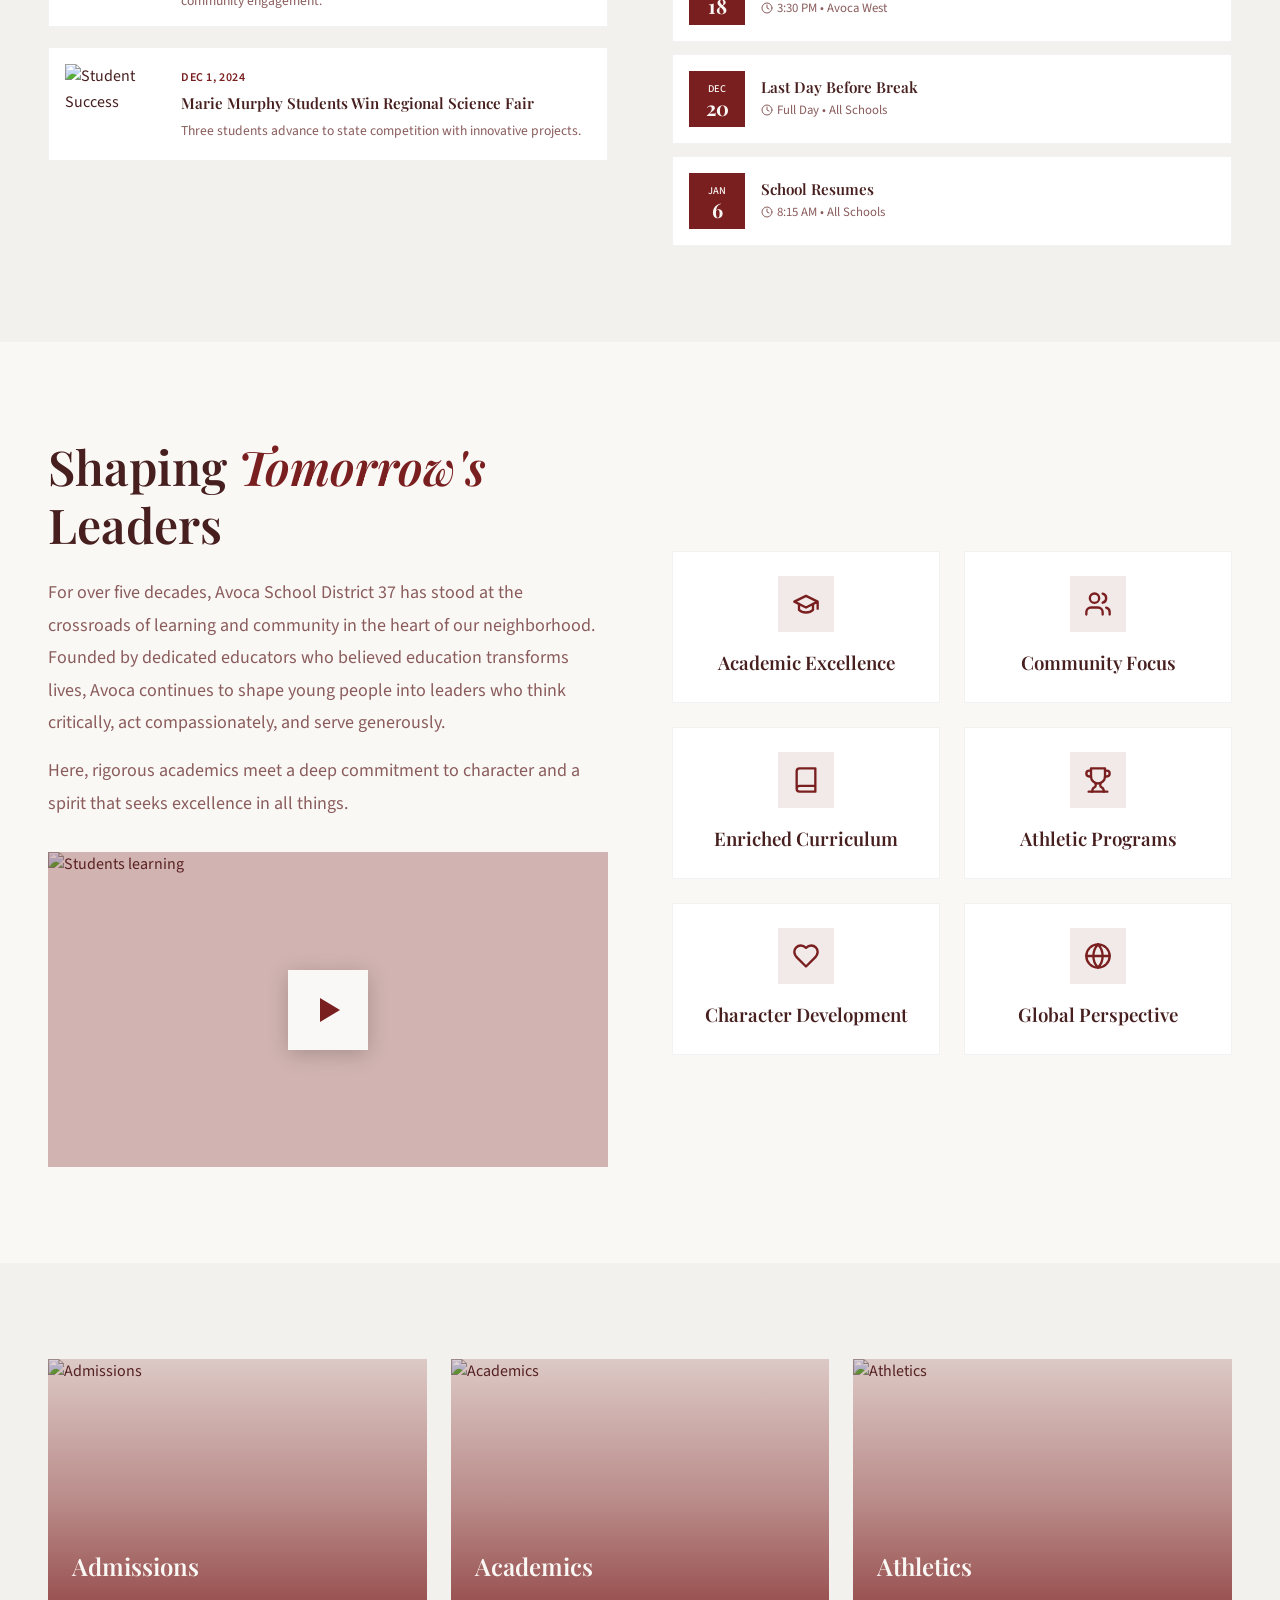
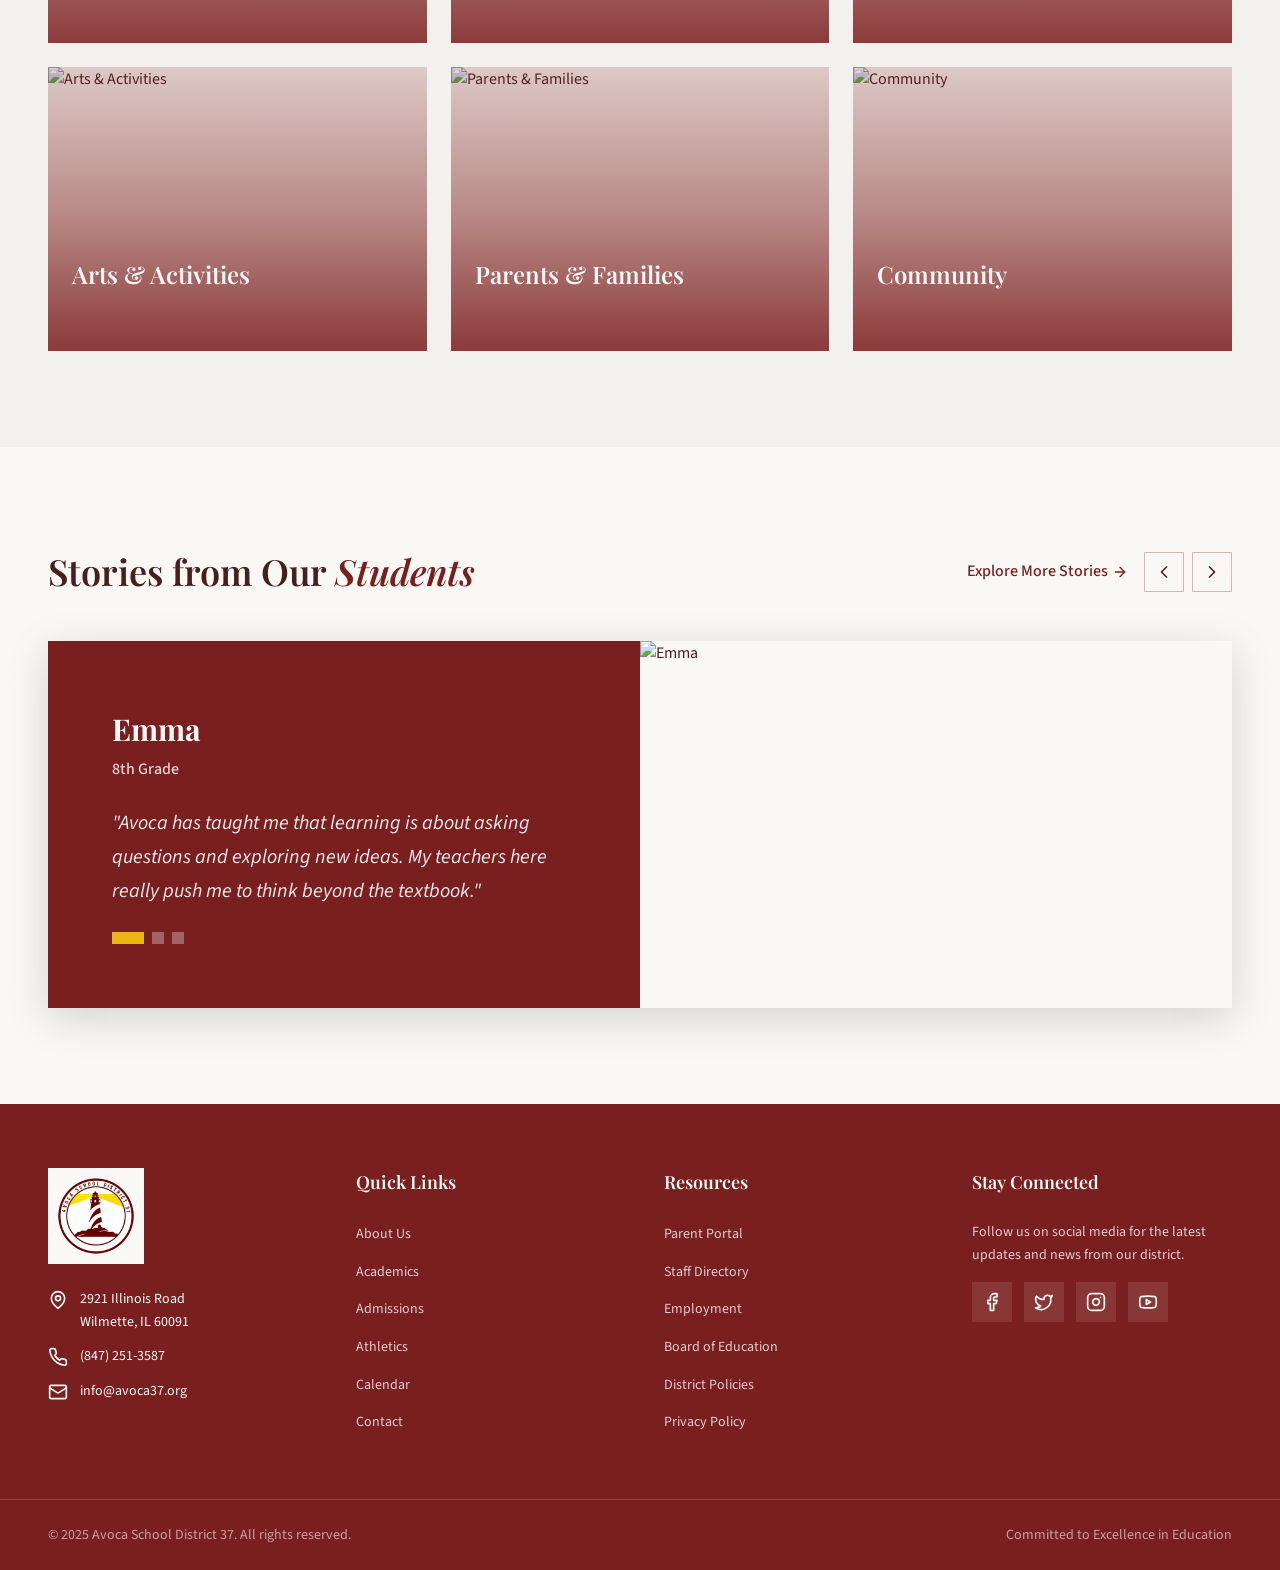
==== commit 7039d1a3: "Reorder calendar and add blog Move calendar section up to follow the Stats section and introduce a n" ====
--- a/public/static/index.html
+++ b/public/static/index.html
@@ -212,6 +212,143 @@
       </div>
     </section>
 
+    <!-- News & Calendar Section -->
+    <section class="news-calendar-section">
+      <div class="container">
+        <div class="news-calendar-grid">
+          <!-- News/Blog Column -->
+          <div class="news-column">
+            <div class="section-header">
+              <h2>Latest <span class="italic accent">News</span></h2>
+              <a href="#" class="view-all-link">View All News</a>
+            </div>
+            <div class="news-list">
+              <article class="news-item">
+                <div class="news-image">
+                  <img src="https://images.unsplash.com/photo-1577896851231-70ef18881754?w=300&h=200&fit=crop" alt="Winter Programs">
+                </div>
+                <div class="news-content">
+                  <span class="news-date">Dec 8, 2024</span>
+                  <h3>Winter Enrichment Programs Now Open for Registration</h3>
+                  <p>Explore exciting after-school opportunities including robotics, art, and music.</p>
+                </div>
+              </article>
+              <article class="news-item">
+                <div class="news-image">
+                  <img src="https://images.unsplash.com/photo-1503676260728-1c00da094a0b?w=300&h=200&fit=crop" alt="Academic Achievement">
+                </div>
+                <div class="news-content">
+                  <span class="news-date">Dec 5, 2024</span>
+                  <h3>District Receives Excellence in Education Award</h3>
+                  <p>Avoca 37 recognized for outstanding academic achievement and community engagement.</p>
+                </div>
+              </article>
+              <article class="news-item">
+                <div class="news-image">
+                  <img src="https://images.unsplash.com/photo-1544717305-2782549b5136?w=300&h=200&fit=crop" alt="Student Success">
+                </div>
+                <div class="news-content">
+                  <span class="news-date">Dec 1, 2024</span>
+                  <h3>Marie Murphy Students Win Regional Science Fair</h3>
+                  <p>Three students advance to state competition with innovative projects.</p>
+                </div>
+              </article>
+            </div>
+          </div>
+
+          <!-- Calendar Column -->
+          <div class="calendar-column">
+            <div class="section-header">
+              <h2>Peek at the <span class="italic accent">Week</span></h2>
+              <a href="#" class="view-all-link">Full Calendar</a>
+            </div>
+            <div class="calendar-list">
+              <div class="event-card-compact">
+                <div class="event-date">
+                  <span class="month">Dec</span>
+                  <span class="day">12</span>
+                </div>
+                <div class="event-info">
+                  <h3>Winter Concert</h3>
+                  <p class="event-time">
+                    <svg xmlns="http://www.w3.org/2000/svg" width="12" height="12" viewBox="0 0 24 24" fill="none" stroke="currentColor" stroke-width="2" stroke-linecap="round" stroke-linejoin="round">
+                      <circle cx="12" cy="12" r="10"></circle>
+                      <polyline points="12 6 12 12 16 14"></polyline>
+                    </svg>
+                    7:00 PM • Marie Murphy
+                  </p>
+                </div>
+              </div>
+              <div class="event-card-compact">
+                <div class="event-date">
+                  <span class="month">Dec</span>
+                  <span class="day">15</span>
+                </div>
+                <div class="event-info">
+                  <h3>Board of Education Meeting</h3>
+                  <p class="event-time">
+                    <svg xmlns="http://www.w3.org/2000/svg" width="12" height="12" viewBox="0 0 24 24" fill="none" stroke="currentColor" stroke-width="2" stroke-linecap="round" stroke-linejoin="round">
+                      <circle cx="12" cy="12" r="10"></circle>
+                      <polyline points="12 6 12 12 16 14"></polyline>
+                    </svg>
+                    6:30 PM • District Office
+                  </p>
+                </div>
+              </div>
+              <div class="event-card-compact">
+                <div class="event-date">
+                  <span class="month">Dec</span>
+                  <span class="day">18</span>
+                </div>
+                <div class="event-info">
+                  <h3>Holiday Art Show</h3>
+                  <p class="event-time">
+                    <svg xmlns="http://www.w3.org/2000/svg" width="12" height="12" viewBox="0 0 24 24" fill="none" stroke="currentColor" stroke-width="2" stroke-linecap="round" stroke-linejoin="round">
+                      <circle cx="12" cy="12" r="10"></circle>
+                      <polyline points="12 6 12 12 16 14"></polyline>
+                    </svg>
+                    3:30 PM • Avoca West
+                  </p>
+                </div>
+              </div>
+              <div class="event-card-compact">
+                <div class="event-date">
+                  <span class="month">Dec</span>
+                  <span class="day">20</span>
+                </div>
+                <div class="event-info">
+                  <h3>Last Day Before Break</h3>
+                  <p class="event-time">
+                    <svg xmlns="http://www.w3.org/2000/svg" width="12" height="12" viewBox="0 0 24 24" fill="none" stroke="currentColor" stroke-width="2" stroke-linecap="round" stroke-linejoin="round">
+                      <circle cx="12" cy="12" r="10"></circle>
+                      <polyline points="12 6 12 12 16 14"></polyline>
+                    </svg>
+                    Full Day • All Schools
+                  </p>
+                </div>
+              </div>
+              <div class="event-card-compact">
+                <div class="event-date">
+                  <span class="month">Jan</span>
+                  <span class="day">6</span>
+                </div>
+                <div class="event-info">
+                  <h3>School Resumes</h3>
+                  <p class="event-time">
+                    <svg xmlns="http://www.w3.org/2000/svg" width="12" height="12" viewBox="0 0 24 24" fill="none" stroke="currentColor" stroke-width="2" stroke-linecap="round" stroke-linejoin="round">
+                      <circle cx="12" cy="12" r="10"></circle>
+                      <polyline points="12 6 12 12 16 14"></polyline>
+                    </svg>
+                    8:15 AM • All Schools
+                  </p>
+                </div>
+              </div>
+            </div>
+          </div>
+        </div>
+      </div>
+    </section>
+
     <!-- About Video Section -->
     <section class="about-section">
       <div class="container">
@@ -388,176 +525,6 @@
       </div>
     </section>
 
-    <!-- Calendar Section -->
-    <section class="calendar-section">
-      <div class="container">
-        <div class="section-header">
-          <h2>Peek at the <span class="italic accent">Week</span></h2>
-          <div class="section-controls">
-            <a href="#" class="view-all-link">View Full Calendar</a>
-            <div class="nav-buttons">
-              <button class="nav-btn" id="calendar-prev">
-                <svg xmlns="http://www.w3.org/2000/svg" width="20" height="20" viewBox="0 0 24 24" fill="none" stroke="currentColor" stroke-width="2" stroke-linecap="round" stroke-linejoin="round">
-                  <path d="m15 18-6-6 6-6"></path>
-                </svg>
-              </button>
-              <button class="nav-btn" id="calendar-next">
-                <svg xmlns="http://www.w3.org/2000/svg" width="20" height="20" viewBox="0 0 24 24" fill="none" stroke="currentColor" stroke-width="2" stroke-linecap="round" stroke-linejoin="round">
-                  <path d="m9 18 6-6-6-6"></path>
-                </svg>
-              </button>
-            </div>
-          </div>
-        </div>
-        
-        <div class="calendar-carousel-wrapper">
-          <div class="calendar-carousel" id="calendar-carousel">
-            <div class="event-card">
-              <div class="event-date">
-                <span class="month">Dec</span>
-                <span class="day">12</span>
-              </div>
-              <div class="event-info">
-                <h3>Winter Concert</h3>
-                <p class="event-time">
-                  <svg xmlns="http://www.w3.org/2000/svg" width="12" height="12" viewBox="0 0 24 24" fill="none" stroke="currentColor" stroke-width="2" stroke-linecap="round" stroke-linejoin="round">
-                    <circle cx="12" cy="12" r="10"></circle>
-                    <polyline points="12 6 12 12 16 14"></polyline>
-                  </svg>
-                  7:00 PM
-                </p>
-                <p class="event-location">
-                  <svg xmlns="http://www.w3.org/2000/svg" width="12" height="12" viewBox="0 0 24 24" fill="none" stroke="currentColor" stroke-width="2" stroke-linecap="round" stroke-linejoin="round">
-                    <path d="M20 10c0 6-8 12-8 12s-8-6-8-12a8 8 0 0 1 16 0Z"></path>
-                    <circle cx="12" cy="10" r="3"></circle>
-                  </svg>
-                  Marie Murphy Auditorium
-                </p>
-              </div>
-            </div>
-            <div class="event-card">
-              <div class="event-date">
-                <span class="month">Dec</span>
-                <span class="day">15</span>
-              </div>
-              <div class="event-info">
-                <h3>Board of Education Meeting</h3>
-                <p class="event-time">
-                  <svg xmlns="http://www.w3.org/2000/svg" width="12" height="12" viewBox="0 0 24 24" fill="none" stroke="currentColor" stroke-width="2" stroke-linecap="round" stroke-linejoin="round">
-                    <circle cx="12" cy="12" r="10"></circle>
-                    <polyline points="12 6 12 12 16 14"></polyline>
-                  </svg>
-                  6:30 PM
-                </p>
-                <p class="event-location">
-                  <svg xmlns="http://www.w3.org/2000/svg" width="12" height="12" viewBox="0 0 24 24" fill="none" stroke="currentColor" stroke-width="2" stroke-linecap="round" stroke-linejoin="round">
-                    <path d="M20 10c0 6-8 12-8 12s-8-6-8-12a8 8 0 0 1 16 0Z"></path>
-                    <circle cx="12" cy="10" r="3"></circle>
-                  </svg>
-                  District Office
-                </p>
-              </div>
-            </div>
-            <div class="event-card">
-              <div class="event-date">
-                <span class="month">Dec</span>
-                <span class="day">18</span>
-              </div>
-              <div class="event-info">
-                <h3>Holiday Art Show</h3>
-                <p class="event-time">
-                  <svg xmlns="http://www.w3.org/2000/svg" width="12" height="12" viewBox="0 0 24 24" fill="none" stroke="currentColor" stroke-width="2" stroke-linecap="round" stroke-linejoin="round">
-                    <circle cx="12" cy="12" r="10"></circle>
-                    <polyline points="12 6 12 12 16 14"></polyline>
-                  </svg>
-                  3:30 PM - 6:00 PM
-                </p>
-                <p class="event-location">
-                  <svg xmlns="http://www.w3.org/2000/svg" width="12" height="12" viewBox="0 0 24 24" fill="none" stroke="currentColor" stroke-width="2" stroke-linecap="round" stroke-linejoin="round">
-                    <path d="M20 10c0 6-8 12-8 12s-8-6-8-12a8 8 0 0 1 16 0Z"></path>
-                    <circle cx="12" cy="10" r="3"></circle>
-                  </svg>
-                  Avoca West
-                </p>
-              </div>
-            </div>
-            <div class="event-card">
-              <div class="event-date">
-                <span class="month">Dec</span>
-                <span class="day">20</span>
-              </div>
-              <div class="event-info">
-                <h3>Last Day Before Break</h3>
-                <p class="event-time">
-                  <svg xmlns="http://www.w3.org/2000/svg" width="12" height="12" viewBox="0 0 24 24" fill="none" stroke="currentColor" stroke-width="2" stroke-linecap="round" stroke-linejoin="round">
-                    <circle cx="12" cy="12" r="10"></circle>
-                    <polyline points="12 6 12 12 16 14"></polyline>
-                  </svg>
-                  Full Day
-                </p>
-                <p class="event-location">
-                  <svg xmlns="http://www.w3.org/2000/svg" width="12" height="12" viewBox="0 0 24 24" fill="none" stroke="currentColor" stroke-width="2" stroke-linecap="round" stroke-linejoin="round">
-                    <path d="M20 10c0 6-8 12-8 12s-8-6-8-12a8 8 0 0 1 16 0Z"></path>
-                    <circle cx="12" cy="10" r="3"></circle>
-                  </svg>
-                  All Schools
-                </p>
-              </div>
-            </div>
-            <div class="event-card">
-              <div class="event-date">
-                <span class="month">Jan</span>
-                <span class="day">6</span>
-              </div>
-              <div class="event-info">
-                <h3>School Resumes</h3>
-                <p class="event-time">
-                  <svg xmlns="http://www.w3.org/2000/svg" width="12" height="12" viewBox="0 0 24 24" fill="none" stroke="currentColor" stroke-width="2" stroke-linecap="round" stroke-linejoin="round">
-                    <circle cx="12" cy="12" r="10"></circle>
-                    <polyline points="12 6 12 12 16 14"></polyline>
-                  </svg>
-                  8:15 AM
-                </p>
-                <p class="event-location">
-                  <svg xmlns="http://www.w3.org/2000/svg" width="12" height="12" viewBox="0 0 24 24" fill="none" stroke="currentColor" stroke-width="2" stroke-linecap="round" stroke-linejoin="round">
-                    <path d="M20 10c0 6-8 12-8 12s-8-6-8-12a8 8 0 0 1 16 0Z"></path>
-                    <circle cx="12" cy="10" r="3"></circle>
-                  </svg>
-                  All Schools
-                </p>
-              </div>
-            </div>
-            <div class="event-card">
-              <div class="event-date">
-                <span class="month">Jan</span>
-                <span class="day">10</span>
-              </div>
-              <div class="event-info">
-                <h3>PTO Meeting</h3>
-                <p class="event-time">
-                  <svg xmlns="http://www.w3.org/2000/svg" width="12" height="12" viewBox="0 0 24 24" fill="none" stroke="currentColor" stroke-width="2" stroke-linecap="round" stroke-linejoin="round">
-                    <circle cx="12" cy="12" r="10"></circle>
-                    <polyline points="12 6 12 12 16 14"></polyline>
-                  </svg>
-                  9:00 AM
-                </p>
-                <p class="event-location">
-                  <svg xmlns="http://www.w3.org/2000/svg" width="12" height="12" viewBox="0 0 24 24" fill="none" stroke="currentColor" stroke-width="2" stroke-linecap="round" stroke-linejoin="round">
-                    <path d="M20 10c0 6-8 12-8 12s-8-6-8-12a8 8 0 0 1 16 0Z"></path>
-                    <circle cx="12" cy="10" r="3"></circle>
-                  </svg>
-                  District Office
-                </p>
-              </div>
-            </div>
-          </div>
-        </div>
-        
-        <div class="calendar-mobile-link">
-          <a href="#">View Full Calendar</a>
-        </div>
-      </div>
-    </section>
 
     <!-- Student Stories Section -->
     <section class="stories-section">
--- a/public/static/styles.css
+++ b/public/static/styles.css
@@ -968,127 +968,171 @@
 }
 
 /* ============================================
-   Calendar Section
+   News & Calendar Section
    ============================================ */
-.calendar-section {
+.news-calendar-section {
   background: var(--muted);
   padding: 4rem 0;
 }
 
 @media (min-width: 768px) {
-  .calendar-section {
+  .news-calendar-section {
     padding: 6rem 0;
   }
 }
 
-.calendar-carousel-wrapper {
-  overflow: hidden;
-}
-
-.calendar-carousel {
+.news-calendar-grid {
+  display: grid;
+  gap: 3rem;
+}
+
+@media (min-width: 1024px) {
+  .news-calendar-grid {
+    grid-template-columns: 1fr 1fr;
+    gap: 4rem;
+  }
+}
+
+.news-column .section-header,
+.calendar-column .section-header {
+  margin-bottom: 1.5rem;
+}
+
+.news-list {
+  display: flex;
+  flex-direction: column;
+  gap: 1.25rem;
+}
+
+.news-item {
   display: flex;
   gap: 1rem;
-  transition: transform 0.5s ease-out;
-}
-
-.event-card {
-  flex-shrink: 0;
-  width: 100%;
   background: var(--card);
-  padding: 1.5rem;
+  padding: 1rem;
   border: 1px solid rgba(0, 0, 0, 0.05);
   transition: all 0.3s ease;
-  display: flex;
-  gap: 1rem;
-}
-
-@media (min-width: 640px) {
-  .event-card {
-    width: calc(50% - 0.5rem);
-  }
-}
-
-@media (min-width: 1024px) {
-  .event-card {
-    width: calc(25% - 0.75rem);
-  }
-}
-
-.event-card:hover {
+}
+
+.news-item:hover {
   box-shadow: 0 8px 30px rgba(0, 0, 0, 0.1);
   border-color: rgba(128, 39, 39, 0.3);
 }
 
-.event-date {
+.news-image {
   flex-shrink: 0;
-  width: 4rem;
-  height: 4rem;
-  background: var(--primary);
-  display: flex;
-  flex-direction: column;
-  align-items: center;
-  justify-content: center;
-  color: var(--primary-foreground);
-}
-
-.event-date .month {
-  font-size: 0.75rem;
-  text-transform: uppercase;
-  font-weight: 500;
-}
-
-.event-date .day {
-  font-family: var(--font-display);
-  font-size: 1.5rem;
-  font-weight: 700;
-}
-
-.event-info {
+  width: 100px;
+  height: 80px;
+  overflow: hidden;
+}
+
+.news-image img {
+  width: 100%;
+  height: 100%;
+  object-fit: cover;
+}
+
+.news-content {
   flex: 1;
   min-width: 0;
 }
 
-.event-info h3 {
+.news-date {
+  font-size: 0.75rem;
+  color: var(--primary);
   font-weight: 600;
-  font-size: 1rem;
+  text-transform: uppercase;
+  letter-spacing: 0.05em;
+}
+
+.news-content h3 {
+  font-size: 0.95rem;
+  font-weight: 600;
+  color: var(--foreground);
+  margin: 0.25rem 0 0.5rem;
   line-height: 1.3;
-  color: var(--foreground);
-  margin-bottom: 0.5rem;
   display: -webkit-box;
   -webkit-line-clamp: 2;
   -webkit-box-orient: vertical;
   overflow: hidden;
 }
 
-.event-time,
-.event-location {
-  font-size: 0.875rem;
+.news-content p {
+  font-size: 0.85rem;
   color: var(--muted-foreground);
+  line-height: 1.4;
+  display: -webkit-box;
+  -webkit-line-clamp: 2;
+  -webkit-box-orient: vertical;
+  overflow: hidden;
+}
+
+.calendar-list {
+  display: flex;
+  flex-direction: column;
+  gap: 0.75rem;
+}
+
+.event-card-compact {
+  display: flex;
+  gap: 1rem;
+  background: var(--card);
+  padding: 1rem;
+  border: 1px solid rgba(0, 0, 0, 0.05);
+  transition: all 0.3s ease;
+}
+
+.event-card-compact:hover {
+  box-shadow: 0 8px 30px rgba(0, 0, 0, 0.1);
+  border-color: rgba(128, 39, 39, 0.3);
+}
+
+.event-card-compact .event-date {
+  flex-shrink: 0;
+  width: 3.5rem;
+  height: 3.5rem;
+  background: var(--primary);
+  display: flex;
+  flex-direction: column;
+  align-items: center;
+  justify-content: center;
+  color: var(--primary-foreground);
+}
+
+.event-card-compact .event-date .month {
+  font-size: 0.65rem;
+  text-transform: uppercase;
+  font-weight: 500;
+}
+
+.event-card-compact .event-date .day {
+  font-family: var(--font-display);
+  font-size: 1.25rem;
+  font-weight: 700;
+  line-height: 1;
+}
+
+.event-card-compact .event-info {
+  flex: 1;
+  min-width: 0;
+  display: flex;
+  flex-direction: column;
+  justify-content: center;
+}
+
+.event-card-compact .event-info h3 {
+  font-weight: 600;
+  font-size: 0.95rem;
+  line-height: 1.2;
+  color: var(--foreground);
+  margin-bottom: 0.25rem;
+}
+
+.event-card-compact .event-time {
+  font-size: 0.8rem;
+  color: var(--muted-foreground);
   display: flex;
   align-items: center;
   gap: 0.25rem;
-  margin-top: 0.25rem;
-}
-
-.calendar-mobile-link {
-  text-align: center;
-  margin-top: 1.5rem;
-  display: block;
-}
-
-@media (min-width: 768px) {
-  .calendar-mobile-link {
-    display: none;
-  }
-}
-
-.calendar-mobile-link a {
-  color: var(--primary);
-  font-weight: 500;
-}
-
-.calendar-mobile-link a:hover {
-  text-decoration: underline;
 }
 
 /* ============================================
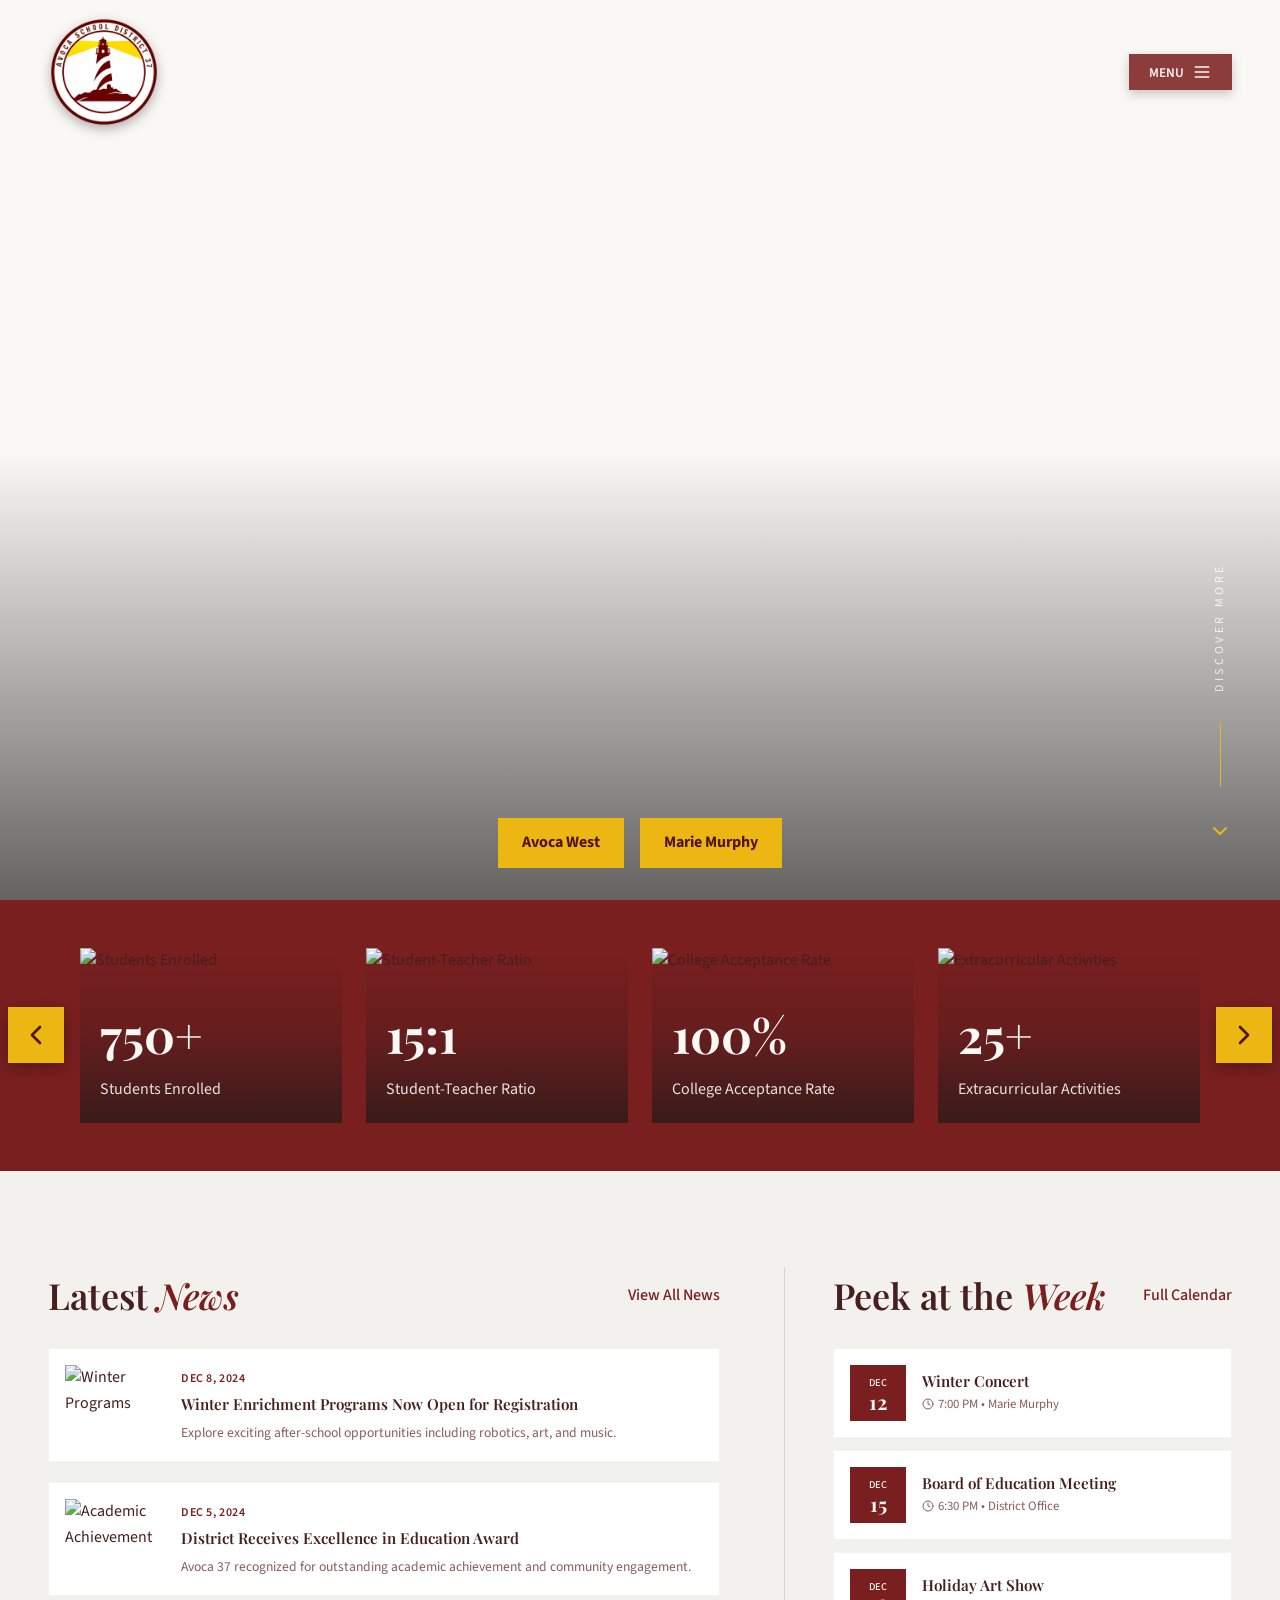
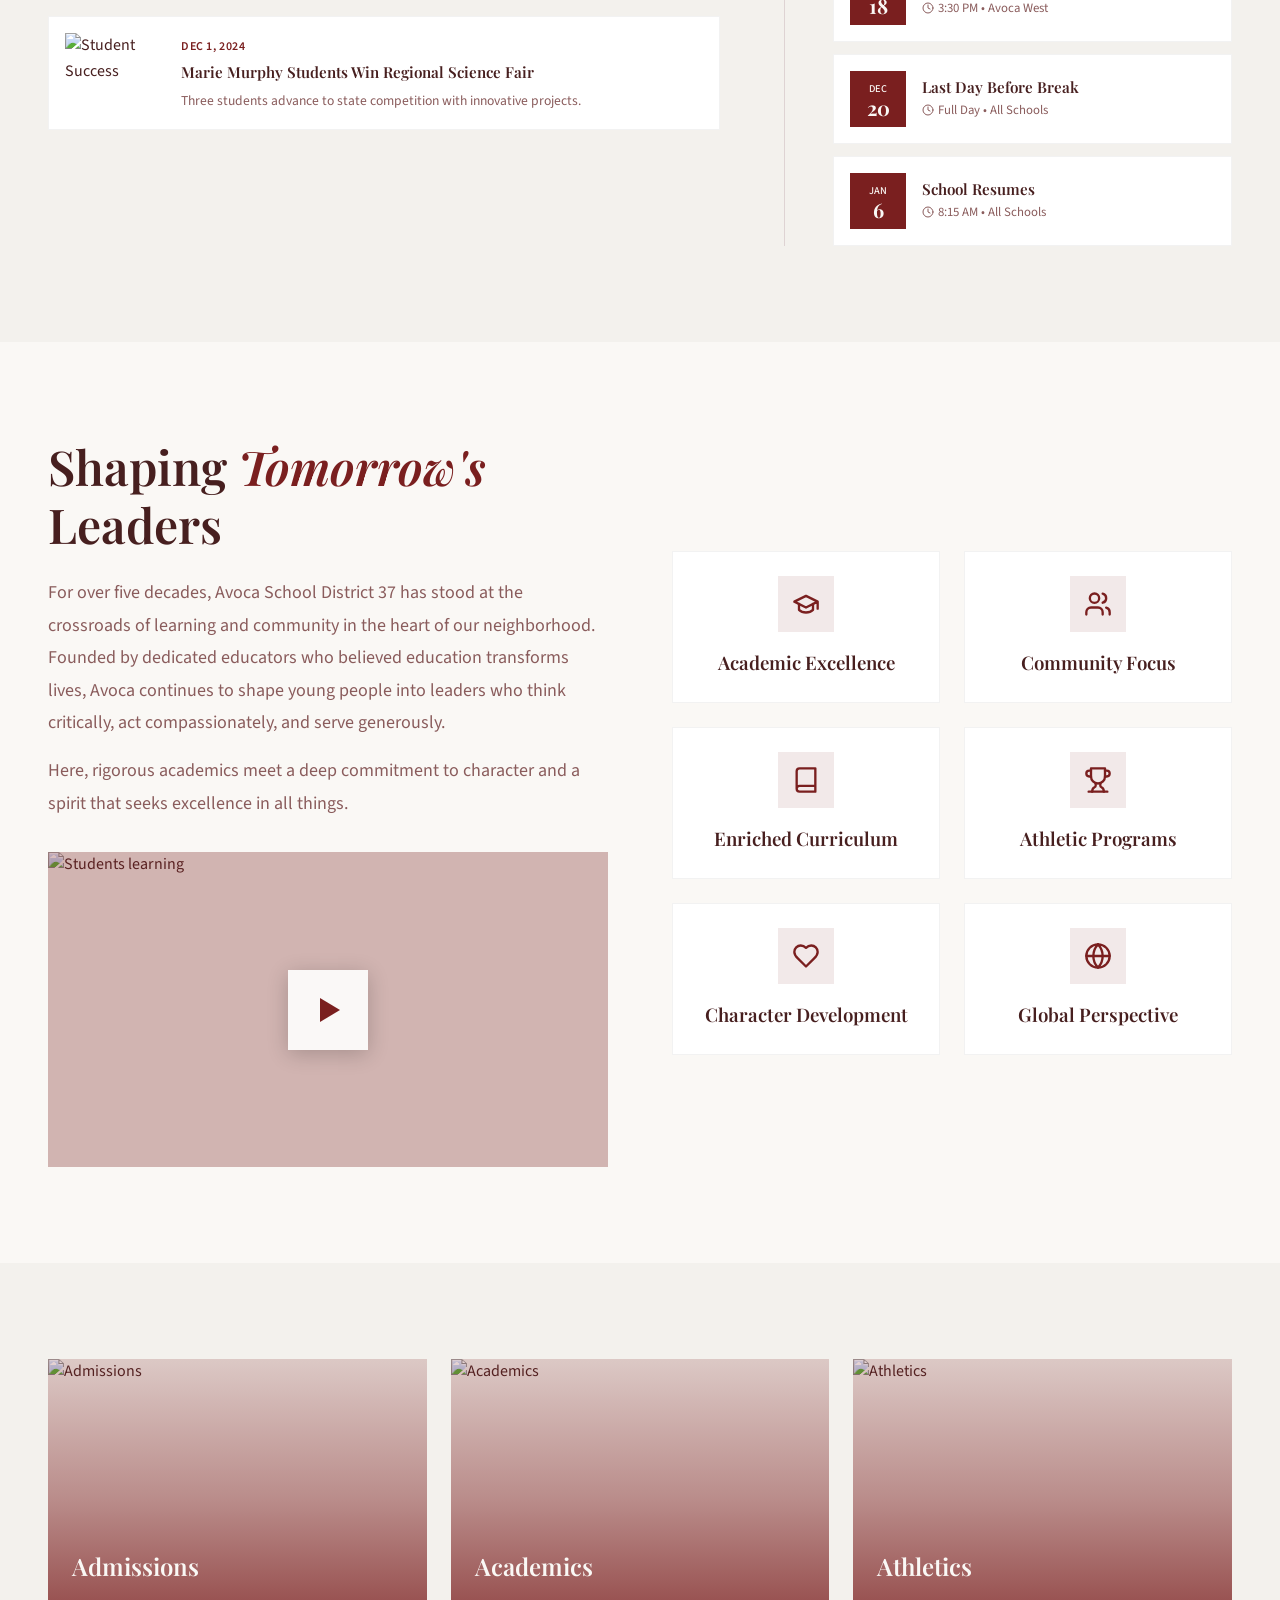
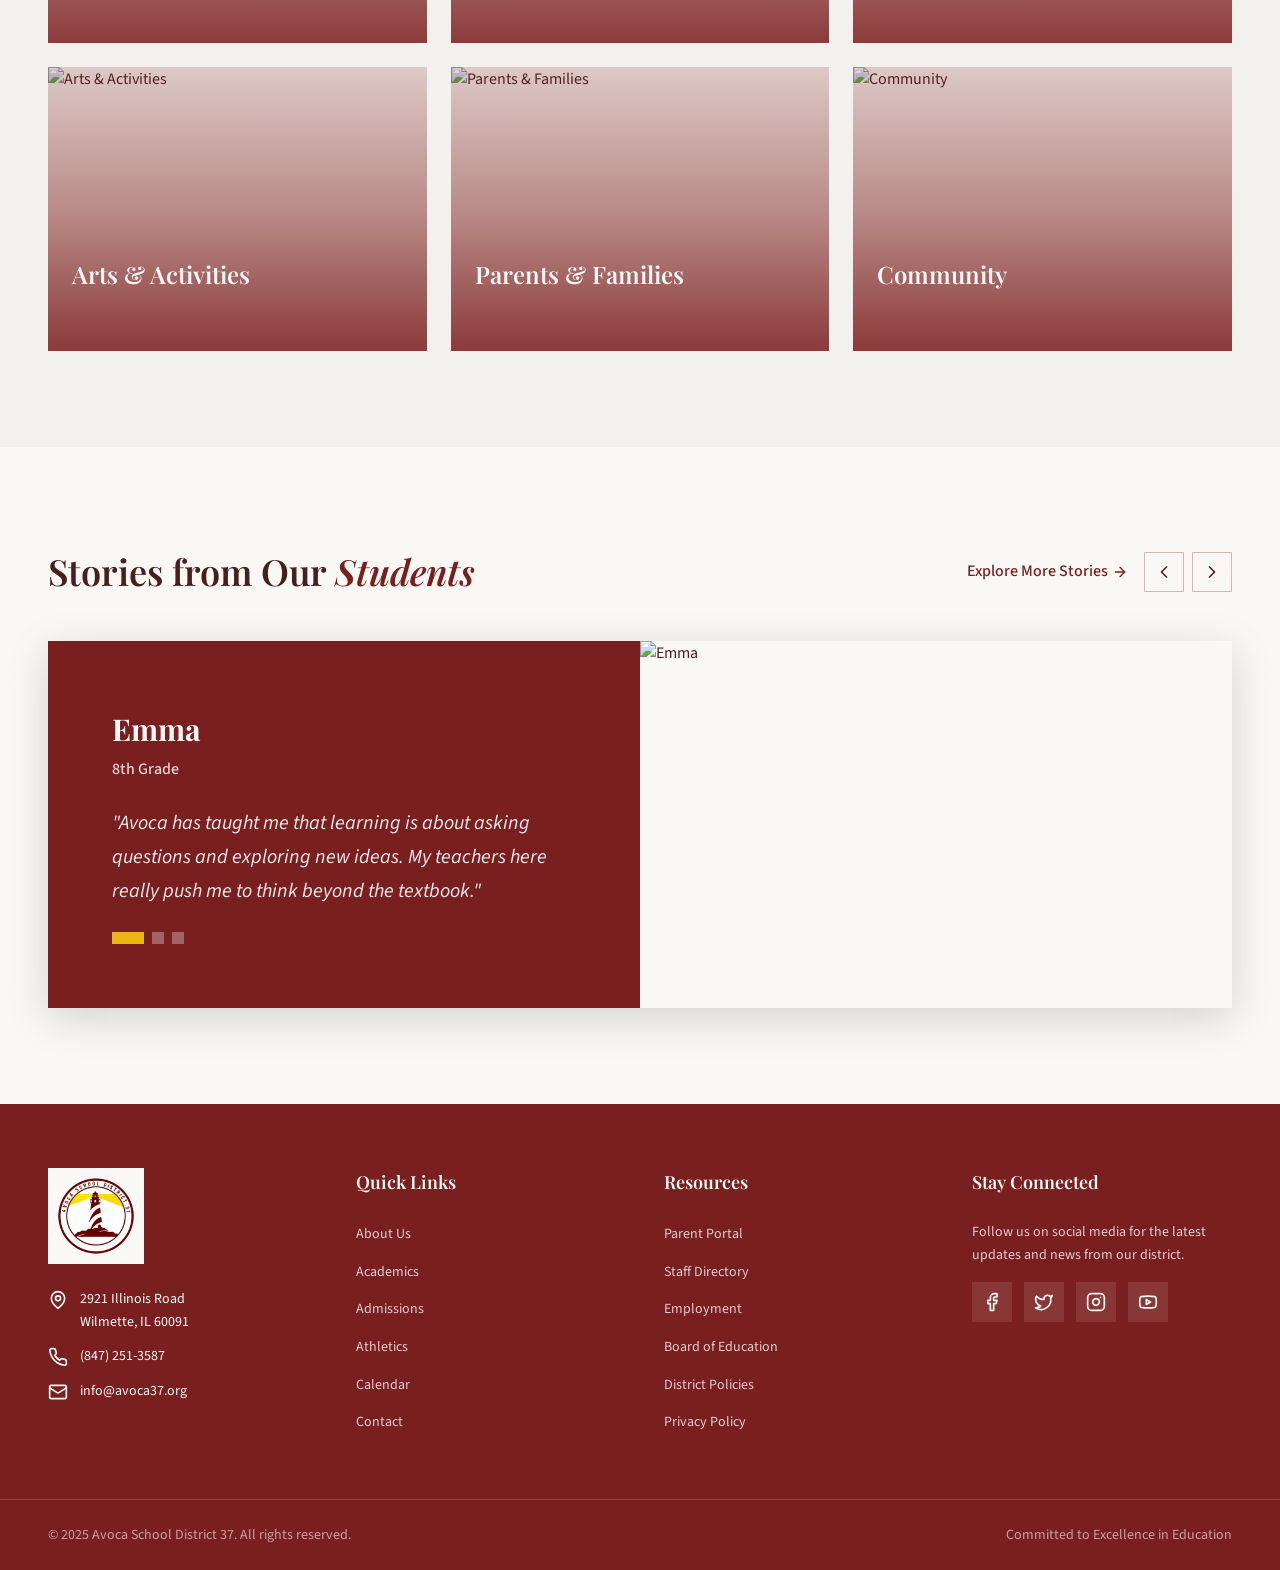
==== commit 3c57eb20: "Rebalance blog vs calendar Adjust blog section to occupy more visual space than calendar, add visual" ====
--- a/public/static/index.html
+++ b/public/static/index.html
@@ -141,6 +141,11 @@
       <div class="discover-more">
         <span>Discover More</span>
         <div class="discover-line"></div>
+        <div class="discover-arrow">
+          <svg xmlns="http://www.w3.org/2000/svg" width="24" height="24" viewBox="0 0 24 24" fill="none" stroke="currentColor" stroke-width="2" stroke-linecap="round" stroke-linejoin="round">
+            <path d="m6 9 6 6 6-6"/>
+          </svg>
+        </div>
       </div>
     </section>
 
--- a/public/static/styles.css
+++ b/public/static/styles.css
@@ -139,8 +139,6 @@
 .header.scrolled .logo-img {
   width: 3rem;
   height: 3rem;
-  background: var(--primary-foreground);
-  padding: 0.25rem;
 }
 
 @media (min-width: 768px) {
@@ -203,6 +201,7 @@
   color: var(--primary-foreground);
   overflow-y: auto;
   display: none;
+  padding-top: env(safe-area-inset-top);
 }
 
 .menu-overlay.open {
@@ -215,6 +214,10 @@
   justify-content: space-between;
   padding: 1rem 1.5rem;
   border-bottom: 1px solid rgba(255, 255, 255, 0.2);
+  position: sticky;
+  top: 0;
+  background: var(--primary);
+  z-index: 10;
 }
 
 @media (min-width: 768px) {
@@ -448,6 +451,7 @@
   display: flex;
   flex-wrap: wrap;
   gap: 1rem;
+  justify-content: center;
   animation: fadeUp 0.8s ease-out forwards;
 }
 
@@ -493,7 +497,28 @@
   width: 1px;
   height: 4rem;
   background: var(--accent);
-  margin-top: 2rem;
+  margin-top: 1rem;
+}
+
+.discover-arrow {
+  margin-top: 1rem;
+  animation: bounce 2s infinite;
+}
+
+.discover-arrow svg {
+  color: var(--accent);
+}
+
+@keyframes bounce {
+  0%, 20%, 50%, 80%, 100% {
+    transform: translateY(0);
+  }
+  40% {
+    transform: translateY(6px);
+  }
+  60% {
+    transform: translateY(3px);
+  }
 }
 
 /* ============================================
@@ -988,8 +1013,27 @@
 
 @media (min-width: 1024px) {
   .news-calendar-grid {
-    grid-template-columns: 1fr 1fr;
+    grid-template-columns: 3fr 2fr;
     gap: 4rem;
+  }
+}
+
+.news-column {
+  position: relative;
+}
+
+.calendar-column {
+  position: relative;
+  padding-left: 3rem;
+  border-left: 1px solid var(--border);
+}
+
+@media (max-width: 1023px) {
+  .calendar-column {
+    padding-left: 0;
+    border-left: none;
+    padding-top: 2rem;
+    border-top: 1px solid var(--border);
   }
 }
 
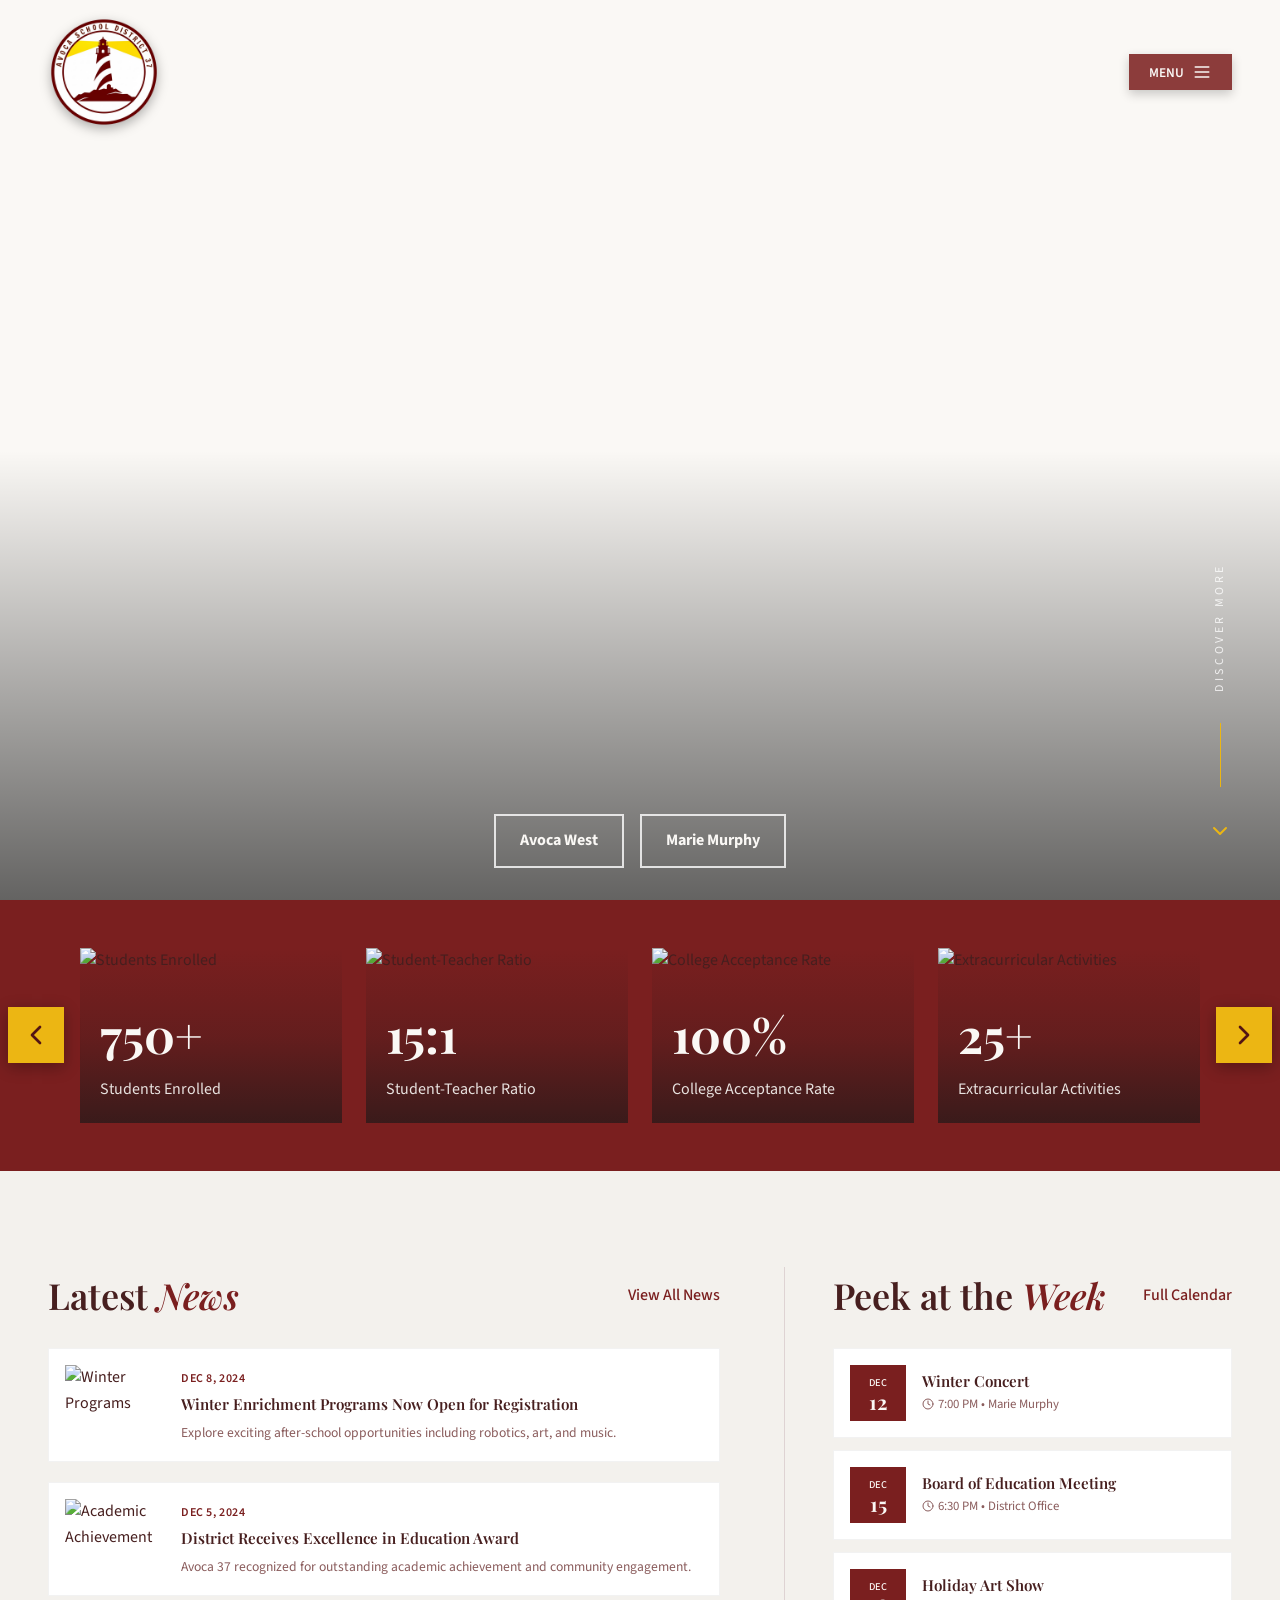
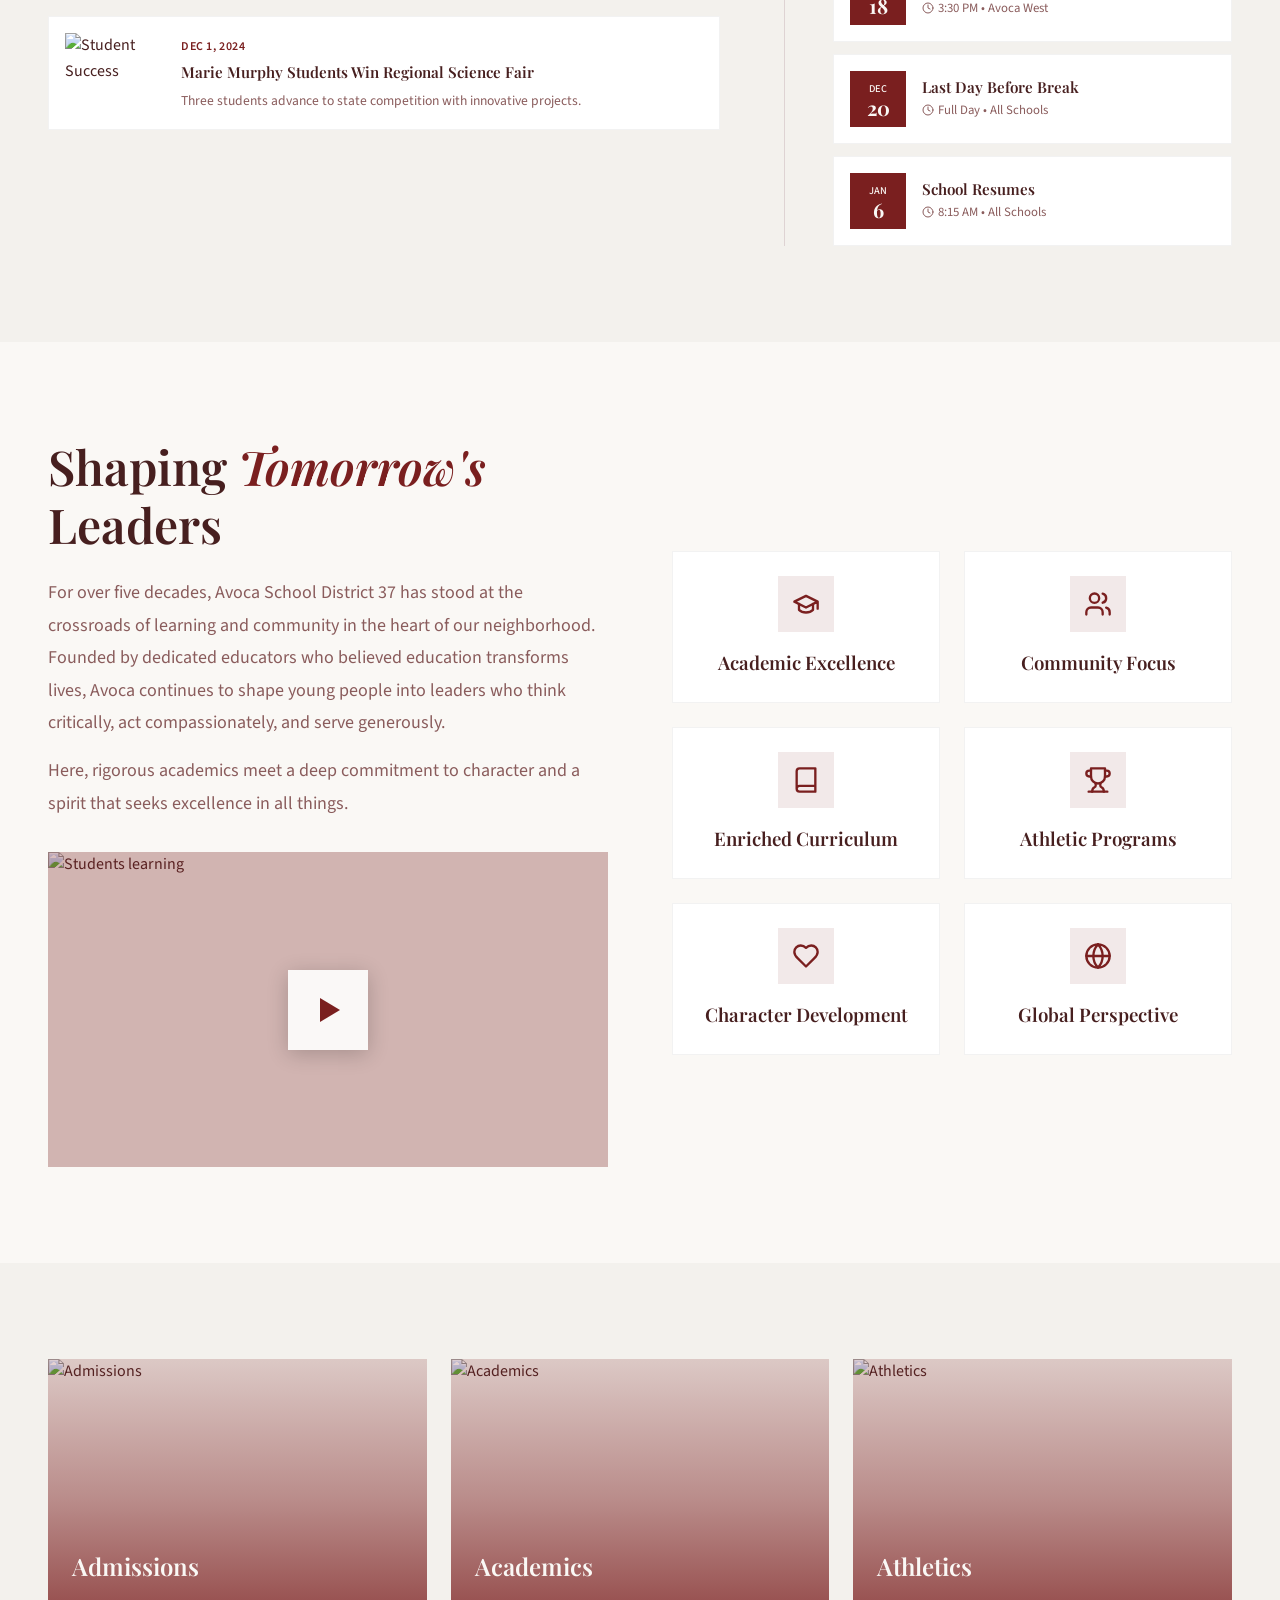
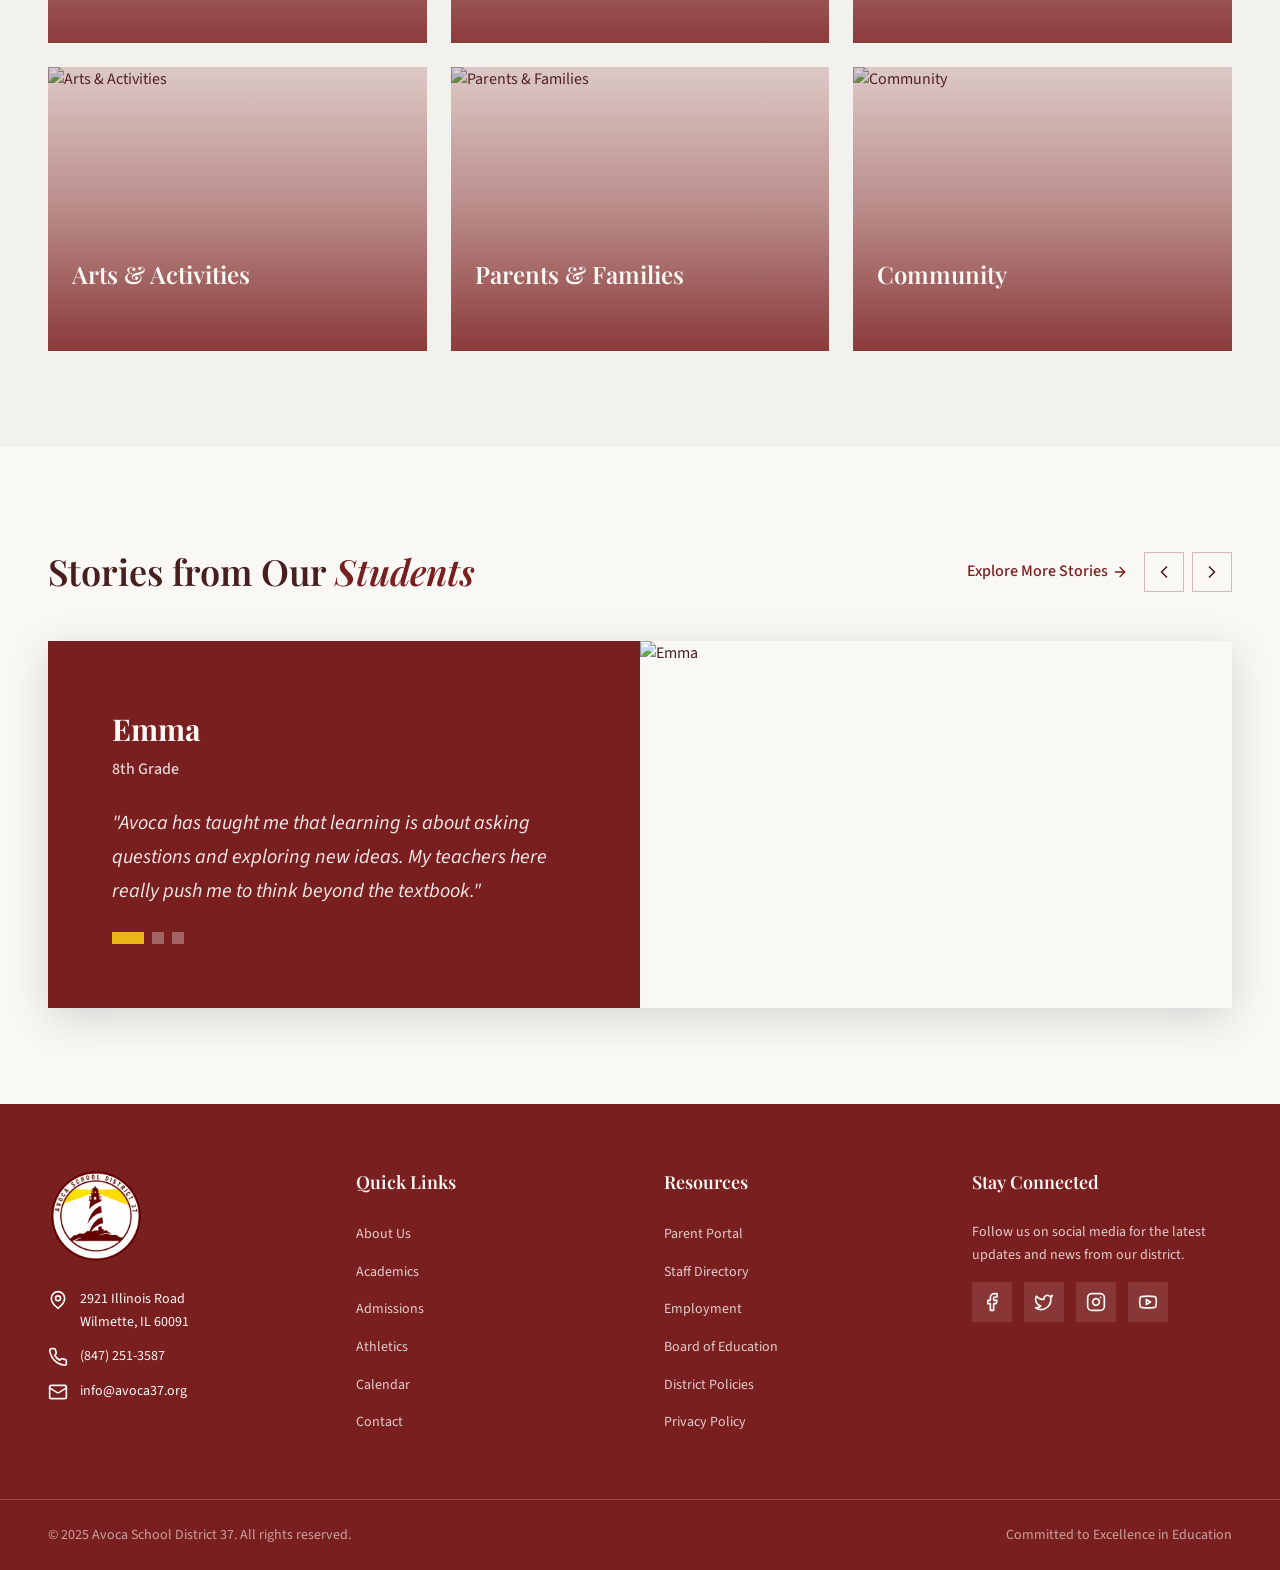
==== commit bc5d9922: "Add header outline buttons Adjust header outlines, footer logo bg, and fix image load  - Implement o" ====
--- a/public/static/index.html
+++ b/public/static/index.html
@@ -176,7 +176,7 @@
               </div>
             </a>
             <a href="#" class="stat-card">
-              <img src="https://images.unsplash.com/photo-1523050854058-8df90110c9f1?w=600&h=400&fit=crop" alt="College Acceptance Rate">
+              <img src="https://images.unsplash.com/photo-1541339907198-e08756dedf3f?w=600&h=400&fit=crop" alt="College Acceptance Rate">
               <div class="stat-overlay"></div>
               <div class="stat-content">
                 <p class="stat-number">100%</p>
--- a/public/static/styles.css
+++ b/public/static/styles.css
@@ -457,14 +457,17 @@
 
 .school-btn {
   padding: 0.75rem 1.5rem;
+  background: transparent;
+  color: var(--primary-foreground);
+  font-weight: 700;
+  border: 2px solid rgba(255, 255, 255, 0.8);
+  transition: all 0.3s ease;
+}
+
+.school-btn:hover {
   background: var(--accent);
   color: var(--accent-foreground);
-  font-weight: 700;
-  transition: all 0.3s ease;
-}
-
-.school-btn:hover {
-  background: hsl(45, 85%, 45%);
+  border-color: var(--accent);
 }
 
 .discover-more {
@@ -1329,8 +1332,6 @@
 .footer-logo {
   width: 6rem;
   height: 6rem;
-  background: var(--primary-foreground);
-  padding: 0.5rem;
   margin-bottom: 1.5rem;
 }
 
